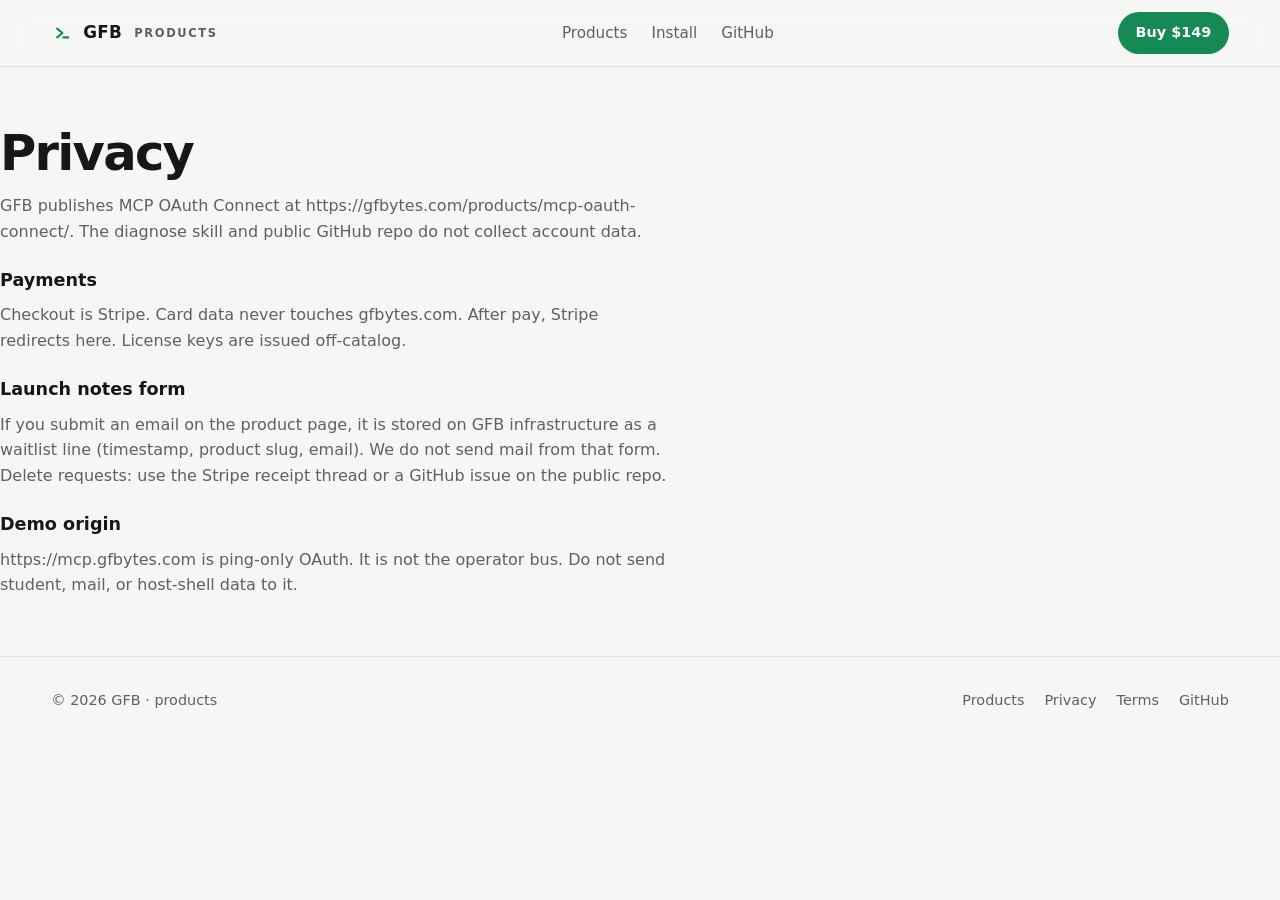
==== landing/privacy.html @ 36f24915 "Point MCP OAuth Connect at the gfbytes product house and drop dual landings." ====
<!doctype html>
<html lang="en">
<head>
<meta charset="utf-8">
<meta name="viewport" content="width=device-width,initial-scale=1,viewport-fit=cover">
<meta name="color-scheme" content="light">
<meta name="theme-color" content="#f6f7f5">
<title>Privacy — MCP OAuth Connect</title>
<meta name="description" content="What this product collects.">
<meta name="author" content="Greg Freda">
<meta name="robots" content="index,follow">
<link rel="canonical" href="https://gfbytes.com/products/mcp-oauth-connect/privacy">
<link rel="sitemap" type="application/xml" title="Sitemap" href="https://gfbytes.com/sitemap.xml">
<meta name="referrer" content="strict-origin-when-cross-origin">
<meta property="og:title" content="Privacy">
<meta property="og:description" content="What this product collects.">
<meta property="og:type" content="website">
<meta property="og:url" content="https://gfbytes.com/products/mcp-oauth-connect/privacy">
<meta property="og:image" content="https://gfbytes.com/products/mcp-oauth-connect/privacy/og-1200x630.png">
<meta property="og:site_name" content="GFB">
<meta name="twitter:card" content="summary_large_image">
<meta name="twitter:title" content="Privacy">
<meta name="twitter:description" content="What this product collects.">
<meta http-equiv="Content-Security-Policy" content="default-src 'self'; script-src 'self' 'unsafe-inline' https://static.cloudflareinsights.com; style-src 'self' 'unsafe-inline'; img-src 'self' data:; font-src 'self' data:; connect-src 'self' https://cloudflareinsights.com https://mcp.gfbytes.com; base-uri 'self'; form-action 'self'; frame-ancestors 'none'; upgrade-insecure-requests">
<meta http-equiv="X-Content-Type-Options" content="nosniff">
<meta name="permissions-policy" content="accelerometer=(), camera=(), geolocation=(), gyroscope=(), magnetometer=(), microphone=(), payment=(), usb=()">
<link rel="icon" type="image/svg+xml" href="mark.svg">
<link rel="icon" href="/favicon.ico" sizes="48x48">
<link rel="apple-touch-icon" href="/apple-touch-icon.png">
<link rel="stylesheet" href="connect.css?v=2.0.0">
</head>
<body>
<header class="nav">
  <div class="wrap nav-inner">
    <a class="logo" href="/">
      <span class="logo-mark" aria-hidden="true"></span>
      <span>GFB</span><span class="pub">products</span>
    </a>
    <ul class="nav-links">
      <li><a href="/products/">Products</a></li>
      <li><a href="/products/mcp-oauth-connect/#install">Install</a></li>
      <li><a href="https://github.com/GFB2026/mcp-oauth-connect">GitHub</a></li>
    </ul>
    <a class="nav-cta" href="https://buy.stripe.com/3cI6oz64ybZJ2dP4ev3Nm0l">Buy $149</a>
  </div>
</header>
<main class="wrap page legal">
  <h1>Privacy</h1>
  <p>GFB publishes MCP OAuth Connect at https://gfbytes.com/products/mcp-oauth-connect/. The diagnose skill and public GitHub repo do not collect account data.</p>
  <h2>Payments</h2>
  <p>Checkout is Stripe. Card data never touches gfbytes.com. After pay, Stripe redirects here. License keys are issued off-catalog.</p>
  <h2>Launch notes form</h2>
  <p>If you submit an email on the product page, it is stored on GFB infrastructure as a waitlist line (timestamp, product slug, email). We do not send mail from that form. Delete requests: use the Stripe receipt thread or a GitHub issue on the public repo.</p>
  <h2>Demo origin</h2>
  <p>https://mcp.gfbytes.com is ping-only OAuth. It is not the operator bus. Do not send student, mail, or host-shell data to it.</p>
</main>
<footer class="site-foot">
  <div class="wrap foot-inner">
    <span>© <span id="year">2026</span> GFB · products</span>
    <div class="foot-links">
      <a href="/products/">Products</a>
      <a href="/products/mcp-oauth-connect/privacy">Privacy</a>
      <a href="/products/mcp-oauth-connect/terms">Terms</a>
      <a href="https://github.com/GFB2026/mcp-oauth-connect">GitHub</a>
    </div>
  </div>
</footer>
<script src="surface.js?v=2.0.0" defer></script>
</body>
</html>
---- landing/connect.css ----
:root {
  --bg: #f6f7f5;
  --panel: #ffffff;
  --fg: #141816;
  --mute: #5a635e;
  --line: rgba(20, 24, 22, 0.09);
  --line-strong: rgba(20, 24, 22, 0.14);
  --accent: #168a55;
  --accent-hover: #127348;
  --accent-ink: #ffffff;
  --challenge: #b77814;
  --discover: #0e7a9c;
  --ok: #168a55;
  --mono: ui-monospace, "SF Mono", Menlo, Monaco, "JetBrains Mono", Consolas, monospace;
  --sans: "Segoe UI", system-ui, -apple-system, BlinkMacSystemFont, "Helvetica Neue", sans-serif;
  --radius: 16px;
  --gutter: clamp(1.25rem, 4vw, 3.5rem);
}

* { margin: 0; padding: 0; box-sizing: border-box; }
html { color-scheme: light; scroll-behavior: smooth; }
body {
  background: var(--bg);
  color: var(--fg);
  font-family: var(--sans);
  line-height: 1.6;
  -webkit-font-smoothing: antialiased;
}
a { color: inherit; }
.skip {
  position: absolute;
  left: 12px;
  top: -40px;
  z-index: 30;
  background: var(--accent);
  color: #fff;
  padding: 8px 12px;
  font: 600 13px/1 var(--sans);
}
.skip:focus { top: 12px; }

.wrap {
  width: 100%;
  max-width: none;
  margin-inline: 0;
  padding-inline: var(--gutter);
}

.nav {
  position: sticky; top: 0; z-index: 20;
  backdrop-filter: blur(14px);
  background: color-mix(in oklab, var(--bg) 88%, transparent);
  border-bottom: 1px solid var(--line);
}
.nav-inner {
  display: flex; align-items: center; justify-content: space-between;
  gap: 1rem; min-height: 4.1rem;
}
.logo {
  display: inline-flex; align-items: center; gap: 0.6rem;
  text-decoration: none; font-weight: 700; letter-spacing: 0.02em; font-size: 1.05rem;
}
.logo-mark {
  width: 1.4rem; height: 1.4rem; background: var(--accent);
  -webkit-mask: url("data:image/svg+xml,%3Csvg xmlns='http://www.w3.org/2000/svg' viewBox='0 0 64 64'%3E%3Cpath d='M17.92 19.2 L33.28 32 L17.92 44.8' fill='none' stroke='black' stroke-width='6' stroke-linecap='round' stroke-linejoin='round'/%3E%3Cpath d='M35.84 44.8 H49.92' fill='none' stroke='black' stroke-width='6' stroke-linecap='round'/%3E%3C/svg%3E") center / contain no-repeat;
          mask: url("data:image/svg+xml,%3Csvg xmlns='http://www.w3.org/2000/svg' viewBox='0 0 64 64'%3E%3Cpath d='M17.92 19.2 L33.28 32 L17.92 44.8' fill='none' stroke='black' stroke-width='6' stroke-linecap='round' stroke-linejoin='round'/%3E%3Cpath d='M35.84 44.8 H49.92' fill='none' stroke='black' stroke-width='6' stroke-linecap='round'/%3E%3C/svg%3E") center / contain no-repeat;
}
.nav-links {
  display: flex; flex-wrap: wrap; gap: 0.35rem 1.5rem;
  list-style: none; font-size: 0.95rem; color: var(--mute);
}
.nav-links a { text-decoration: none; }
.nav-links a:hover { color: var(--fg); }
.nav-cta {
  display: inline-flex; background: var(--accent); color: var(--accent-ink);
  text-decoration: none; font-weight: 600; font-size: 0.9rem;
  padding: 0.58rem 1.1rem; border-radius: 999px;
}
.nav-cta:hover { background: var(--accent-hover); }
@media (max-width: 720px) { .nav-links { display: none; } }

.page { padding: clamp(2.2rem, 5vw, 3.8rem) 0 3rem; }
.hero {
  display: grid;
  grid-template-columns: minmax(0, 1.05fr) minmax(0, 1fr);
  gap: 40px 48px;
  align-items: center;
  margin-bottom: 48px;
}
.hero > * { min-width: 0; }

.eyebrow {
  display: flex; align-items: center; gap: 12px;
  font-size: 0.8rem; font-weight: 600; letter-spacing: 0.06em;
  text-transform: uppercase; color: var(--accent); margin-bottom: 1rem;
}
.eyebrow img {
  width: 36px; height: 36px; border-radius: 10px; border: 1px solid var(--line);
}
h1 {
  font-size: clamp(2rem, 4.5vw, 3.1rem);
  font-weight: 700;
  letter-spacing: -0.035em;
  line-height: 1.08;
  margin-bottom: 16px;
  overflow-wrap: break-word;
}
.lede {
  color: var(--mute);
  font-size: 1.08rem;
  line-height: 1.55;
  max-width: 38rem;
  margin-bottom: 22px;
  overflow-wrap: break-word;
}
code { font-family: var(--mono); font-size: 0.92em; color: var(--challenge); }

.cta { display: flex; flex-wrap: wrap; gap: 12px; margin-bottom: 12px; }
.btn {
  display: inline-flex; align-items: center; justify-content: center;
  min-height: 44px; padding: 0 18px; border-radius: 999px;
  text-decoration: none; font: 600 0.95rem/1 var(--sans);
  border: 1px solid transparent;
}
.btn-buy { background: var(--accent); color: var(--accent-ink); }
.btn-buy:hover { background: var(--accent-hover); }
.btn-ghost { background: transparent; color: var(--fg); border-color: var(--line-strong); }
.btn-ghost:hover { border-color: var(--fg); }
.fine { font-size: 0.88rem; color: var(--mute); }

.host-pills {
  display: flex; flex-wrap: wrap; gap: 8px; list-style: none; margin: 20px 0 0;
}
.host-pills li {
  font-family: var(--mono); font-size: 11px; letter-spacing: 0.04em;
  color: var(--fg); background: var(--panel); border: 1px solid var(--line);
  border-radius: 999px; padding: 6px 10px;
}
.host-pills li::before {
  content: ""; display: inline-block; width: 6px; height: 6px; border-radius: 50%;
  background: var(--discover); margin-right: 8px; vertical-align: 1px;
}

.hs {
  display: grid;
  grid-template-columns: 8.8rem minmax(0, 1fr) 7.2rem;
  gap: 14px; align-items: center;
  background: var(--panel);
  border: 1px solid var(--line);
  border-radius: var(--radius);
  padding: 22px 20px;
  min-height: 280px;
  box-shadow: 0 1px 2px rgba(20,24,22,0.04), 0 8px 24px rgba(20,24,22,0.05);
}
.hs-clients, .hs-steps { list-style: none; }
.hs-clients { display: flex; flex-direction: column; gap: 10px; position: relative; }
.hs-clients::after {
  content: ""; position: absolute; right: -10px; top: 14px; bottom: 14px;
  width: 1px; background: var(--line);
}
.hs-clients li {
  font-family: var(--mono); font-size: 11px; color: var(--fg);
  background: var(--bg); border: 1px solid var(--line); border-radius: 999px;
  padding: 8px 10px; display: flex; align-items: center; gap: 8px;
}
.hs-clients .dot { width: 8px; height: 8px; border-radius: 50%; background: var(--mute); flex: 0 0 auto; }
.hs-steps {
  display: flex; justify-content: space-between; align-items: center;
  gap: 8px; position: relative; min-width: 0;
}
.hs-steps::before {
  content: ""; position: absolute; left: 8px; right: 8px; top: 50%; height: 1px;
  background: linear-gradient(90deg, var(--mute), var(--challenge), var(--discover), var(--ok));
  opacity: 0.5;
}
.hs-steps li {
  position: relative; z-index: 1; display: grid; justify-items: center;
  min-width: 0; padding: 8px 4px; font-family: var(--mono); font-size: 10px; color: var(--mute);
}
.hs-steps li code {
  font: inherit; color: var(--fg); background: var(--bg); border: 1px solid var(--line);
  border-radius: 999px; padding: 6px 8px; white-space: nowrap;
}
.hs-steps li[data-kind="challenge"] code { border-color: color-mix(in oklab, var(--challenge) 55%, var(--line)); color: var(--challenge); }
.hs-steps li[data-kind="discover"] code { border-color: color-mix(in oklab, var(--discover) 55%, var(--line)); color: var(--discover); }
.hs-steps li[data-kind="ok"] code { border-color: color-mix(in oklab, var(--ok) 55%, var(--line)); color: var(--ok); }
.hs-steps li[data-on] code { box-shadow: 0 0 0 1px currentColor; }
.hs-origin {
  justify-self: center; width: 88px; height: 88px; border-radius: 50%;
  border: 2px solid var(--challenge); display: grid; place-content: center; text-align: center;
  background: var(--bg); box-shadow: 0 0 0 8px color-mix(in oklab, var(--challenge) 12%, transparent);
}
.hs-origin strong { font-family: var(--mono); font-size: 13px; color: var(--challenge); }
.hs-origin span {
  font-family: var(--mono); font-size: 9px; letter-spacing: 0.12em;
  text-transform: uppercase; color: var(--mute);
}
.hs.is-complete .hs-origin { border-color: var(--ok); box-shadow: 0 0 0 8px color-mix(in oklab, var(--ok) 12%, transparent); }
.hs.is-complete .hs-origin strong { color: var(--ok); }
.hs.is-complete .hs-steps li code { border-color: color-mix(in oklab, var(--ok) 50%, var(--line)); color: var(--ok); }

.term {
  background: var(--panel); border: 1px solid var(--line); border-radius: var(--radius);
  overflow: hidden; margin-bottom: 20px;
  box-shadow: 0 1px 2px rgba(20,24,22,0.04);
}
.term-bar {
  display: flex; justify-content: space-between; align-items: center; gap: 12px;
  padding: 10px 14px; border-bottom: 1px solid var(--line);
  font-family: var(--mono); font-size: 11px; letter-spacing: 0.12em;
  text-transform: uppercase; color: var(--mute);
}
.term-bar button {
  appearance: none; background: none; border: 0; color: var(--fg);
  font: inherit; letter-spacing: inherit; text-transform: inherit; cursor: pointer;
}
.term-bar button:hover { color: var(--discover); }
.term-bar button:disabled { color: var(--mute); cursor: wait; }
.hosts { display: flex; flex-wrap: wrap; padding: 0 8px; border-bottom: 1px solid var(--line); }
.hosts button {
  appearance: none; background: none; border: 0; border-bottom: 2px solid transparent;
  color: var(--mute); font-family: var(--mono); font-size: 11px; letter-spacing: 0.1em;
  text-transform: uppercase; cursor: pointer; padding: 10px 12px;
}
.hosts button:hover { color: var(--fg); }
.hosts button[aria-selected="true"] { color: var(--fg); border-bottom-color: var(--accent); }
.probe {
  display: grid; grid-template-columns: 4.5rem 1fr; gap: 10px; align-items: center;
  padding: 12px 14px 0; font-family: var(--mono); font-size: 12px;
}
.probe span { text-transform: uppercase; letter-spacing: 0.16em; color: var(--mute); font-size: 10px; }
.probe input {
  appearance: none; width: 100%; background: transparent; border: 0;
  border-bottom: 1px solid var(--line); color: var(--fg); font-family: var(--mono);
  font-size: 12px; padding: 6px 0; outline: none;
}
.probe input:focus { border-bottom-color: var(--discover); }
.cmd {
  font-family: var(--mono); font-size: 12px; line-height: 1.7; color: var(--fg);
  background: var(--bg); padding: 14px; overflow-x: auto; overflow-wrap: anywhere;
  white-space: pre-wrap; margin: 12px; border-radius: 8px; border: 1px solid var(--line);
}

.sheet {
  display: grid; grid-template-columns: repeat(2, minmax(0, 1fr));
  border: 1px solid var(--line); border-radius: var(--radius); overflow: hidden;
  background: var(--panel); margin: 28px 0 8px;
}
.sheet > div { display: grid; gap: 8px; padding: 16px 18px; border-top: 1px solid var(--line); }
.sheet > div:nth-child(1),
.sheet > div:nth-child(2) { border-top: 0; }
.sheet > div:nth-child(odd) { border-right: 1px solid var(--line); }
.sheet dt {
  font-family: var(--mono); font-size: 10px; letter-spacing: 0.16em;
  text-transform: uppercase; color: var(--mute);
}
.sheet dd { color: var(--fg); font-size: 14px; line-height: 1.55; overflow-wrap: anywhere; }
.sheet a { color: var(--discover); text-decoration: none; border-bottom: 1px solid transparent; }
.sheet a:hover { border-bottom-color: var(--discover); }

.site-foot {
  border-top: 1px solid var(--line);
  padding: 2rem 0 2.6rem;
  color: var(--mute); font-size: 0.9rem;
}
.foot-inner {
  display: flex; flex-wrap: wrap; gap: 1rem;
  justify-content: space-between; align-items: center;
}
.foot-inner a { color: var(--mute); text-decoration: none; }
.foot-inner a:hover { color: var(--fg); }
.foot-links { display: flex; flex-wrap: wrap; gap: 0.85rem 1.25rem; }

@media (max-width: 900px) {
  .hero { grid-template-columns: 1fr; gap: 28px; }
  .hs { grid-template-columns: 1fr; min-height: 0; }
  .hs-clients, .hs-clients::after { display: none; }
  .hs-steps { flex-wrap: wrap; justify-content: flex-start; }
  .hs-steps::before { display: none; }
  .hs-origin { justify-self: center; }
  .sheet { grid-template-columns: 1fr; }
  .sheet > div:nth-child(odd) { border-right: 0; }
  .sheet > div:nth-child(2) { border-top: 1px solid var(--line); }
}
@media (max-width: 640px) {
  .probe { grid-template-columns: 1fr; gap: 4px; }
}
@media (prefers-reduced-motion: reduce) {
  .hs-steps li[data-on] code { box-shadow: none; }
}

/* product-house chrome — not studio Packages/Hosting/Examples */
.pub {
  font-size: 0.72rem; font-weight: 600; letter-spacing: 0.14em;
  text-transform: uppercase; color: var(--mute); margin-left: 0.15rem;
}
.pricing {
  display: grid; grid-template-columns: repeat(2, minmax(0, 1fr));
  gap: 16px; margin: 28px 0;
}
.price-card {
  background: var(--panel); border: 1px solid var(--line); border-radius: var(--radius);
  padding: 22px 20px; display: grid; gap: 10px; align-content: start;
}
.price-card.is-paid { border-color: color-mix(in oklab, var(--accent) 45%, var(--line)); }
.price-card h2 { font-size: 1.15rem; letter-spacing: -0.02em; }
.price-card .amt {
  font-size: 2rem; font-weight: 700; letter-spacing: -0.03em; line-height: 1;
}
.price-card .amt span { font-size: 0.9rem; font-weight: 600; color: var(--mute); }
.faq { margin: 32px 0 8px; }
.faq h2 { font-size: 1.35rem; letter-spacing: -0.03em; margin-bottom: 12px; }
.faq details {
  background: var(--panel); border: 1px solid var(--line); border-bottom: 0;
  padding: 14px 16px;
}
.faq details:first-of-type { border-radius: var(--radius) var(--radius) 0 0; }
.faq details:last-of-type { border-bottom: 1px solid var(--line); border-radius: 0 0 var(--radius) var(--radius); }
.faq summary { cursor: pointer; font-weight: 600; }
.faq details p { color: var(--mute); margin-top: 8px; font-size: 0.95rem; }
.lead {
  background: var(--panel); border: 1px solid var(--line); border-radius: var(--radius);
  padding: 22px 20px; margin: 28px 0 8px; display: grid; gap: 12px;
}
.lead h2 { font-size: 1.2rem; letter-spacing: -0.02em; }
.lead p { color: var(--mute); font-size: 0.95rem; }
.lead-row { display: flex; flex-wrap: wrap; gap: 10px; }
.lead input[type="email"] {
  appearance: none; min-height: 44px; min-width: 16rem; flex: 1;
  border: 1px solid var(--line-strong); border-radius: 999px; padding: 0 16px;
  font: 400 0.95rem/1 var(--sans); background: var(--bg); color: var(--fg);
}
.lead button {
  appearance: none; min-height: 44px; padding: 0 18px; border-radius: 999px;
  border: 0; background: var(--accent); color: var(--accent-ink);
  font: 600 0.95rem/1 var(--sans); cursor: pointer;
}
.lead button:hover { background: var(--accent-hover); }
.hp { position: absolute; left: -9999px; width: 1px; height: 1px; overflow: hidden; }
.legal { max-width: 42rem; }
.legal h1 { margin-bottom: 12px; }
.legal h2 { font-size: 1.1rem; margin: 22px 0 8px; }
.legal p, .legal li { color: var(--mute); margin-bottom: 10px; }
.legal ul { padding-left: 1.2rem; }
.product-index { display: grid; gap: 16px; max-width: 44rem; }
.product-index a.card {
  display: grid; gap: 8px; text-decoration: none; color: inherit;
  background: var(--panel); border: 1px solid var(--line); border-radius: var(--radius);
  padding: 22px 20px;
}
.product-index a.card:hover { border-color: var(--fg); }
.product-index .tag { color: var(--accent); font-size: 0.8rem; font-weight: 600; letter-spacing: 0.06em; text-transform: uppercase; }
@media (max-width: 900px) {
  .pricing { grid-template-columns: 1fr; }
}
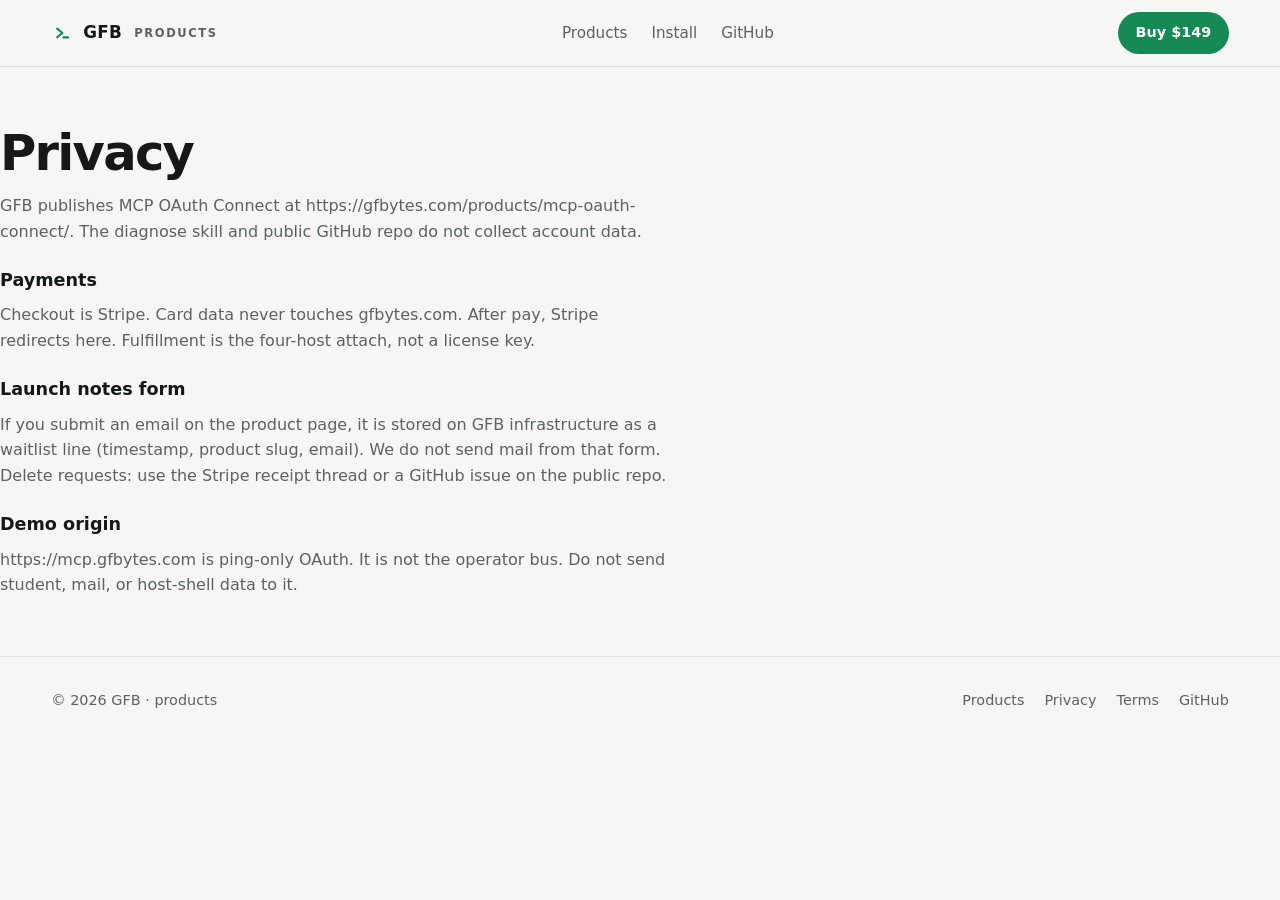
==== commit 42d2e486: "Sell four-host attach, not the public template zip." ====
--- a/landing/privacy.html
+++ b/landing/privacy.html
@@ -48,7 +48,7 @@
   <h1>Privacy</h1>
   <p>GFB publishes MCP OAuth Connect at https://gfbytes.com/products/mcp-oauth-connect/. The diagnose skill and public GitHub repo do not collect account data.</p>
   <h2>Payments</h2>
-  <p>Checkout is Stripe. Card data never touches gfbytes.com. After pay, Stripe redirects here. License keys are issued off-catalog.</p>
+  <p>Checkout is Stripe. Card data never touches gfbytes.com. After pay, Stripe redirects here. Fulfillment is the four-host attach, not a license key.</p>
   <h2>Launch notes form</h2>
   <p>If you submit an email on the product page, it is stored on GFB infrastructure as a waitlist line (timestamp, product slug, email). We do not send mail from that form. Delete requests: use the Stripe receipt thread or a GitHub issue on the public repo.</p>
   <h2>Demo origin</h2>
--- a/landing/connect.css
+++ b/landing/connect.css
@@ -350,6 +350,20 @@
 }
 .product-index a.card:hover { border-color: var(--fg); }
 .product-index .tag { color: var(--accent); font-size: 0.8rem; font-weight: 600; letter-spacing: 0.06em; text-transform: uppercase; }
+.gallery { margin: 48px 0; }
+.gallery h2 { font-size: 1.1rem; margin-bottom: 16px; }
+.gallery-grid {
+  display: grid;
+  grid-template-columns: 1fr 1fr;
+  gap: 16px;
+}
+.gallery-grid figure {
+  margin: 0; background: var(--panel); border: 1px solid var(--line);
+  border-radius: var(--radius); overflow: hidden;
+}
+.gallery-grid img { display: block; width: 100%; height: auto; }
+.gallery-grid figcaption { padding: 10px 14px; color: var(--mute); font-size: 0.85rem; }
 @media (max-width: 900px) {
   .pricing { grid-template-columns: 1fr; }
-}
+  .gallery-grid { grid-template-columns: 1fr; }
+}
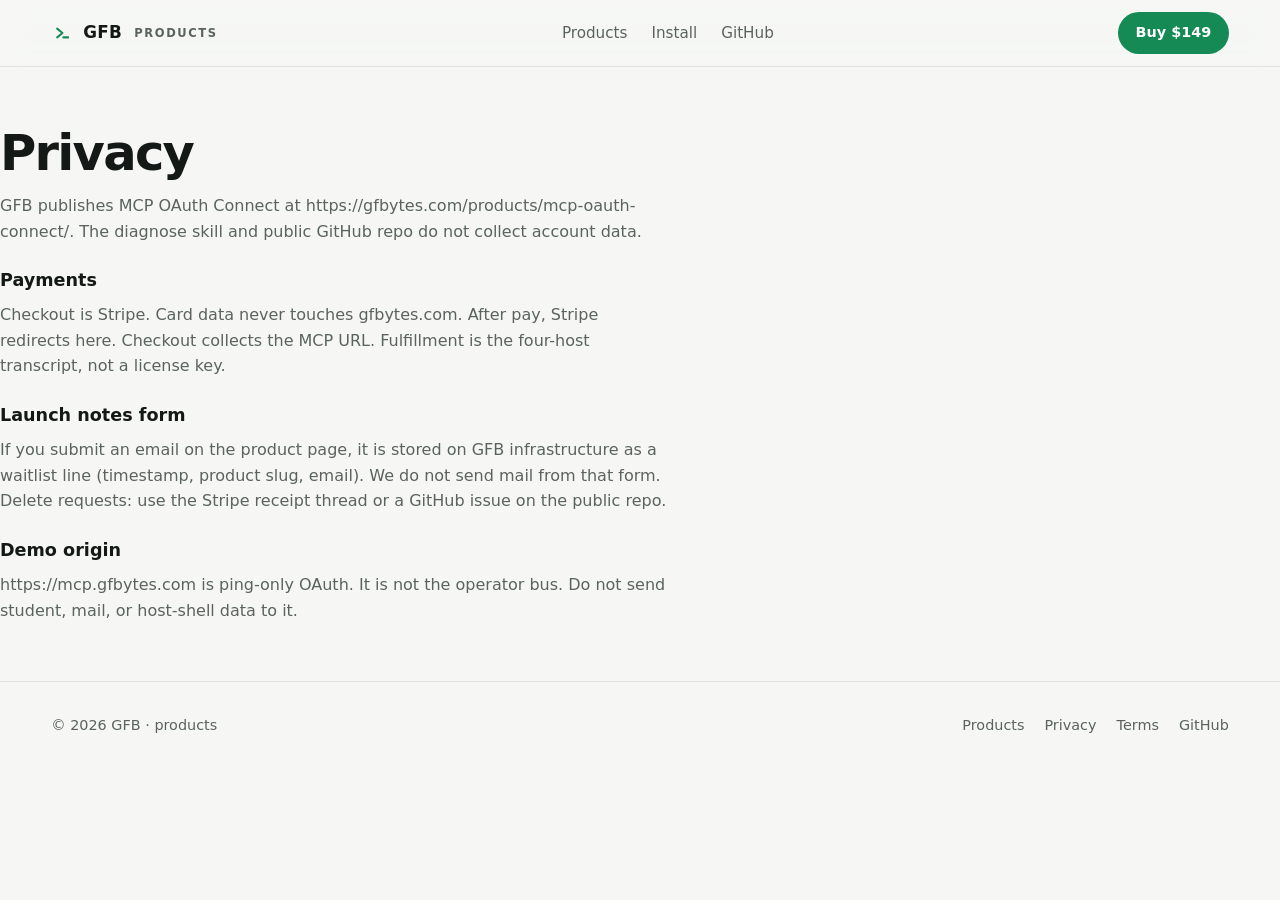
==== commit 54719117: "Gate $149 attach: diagnose-pass, MCP URL, transcript." ====
--- a/landing/privacy.html
+++ b/landing/privacy.html
@@ -48,7 +48,7 @@
   <h1>Privacy</h1>
   <p>GFB publishes MCP OAuth Connect at https://gfbytes.com/products/mcp-oauth-connect/. The diagnose skill and public GitHub repo do not collect account data.</p>
   <h2>Payments</h2>
-  <p>Checkout is Stripe. Card data never touches gfbytes.com. After pay, Stripe redirects here. Fulfillment is the four-host attach, not a license key.</p>
+  <p>Checkout is Stripe. Card data never touches gfbytes.com. After pay, Stripe redirects here. Checkout collects the MCP URL. Fulfillment is the four-host transcript, not a license key.</p>
   <h2>Launch notes form</h2>
   <p>If you submit an email on the product page, it is stored on GFB infrastructure as a waitlist line (timestamp, product slug, email). We do not send mail from that form. Delete requests: use the Stripe receipt thread or a GitHub issue on the public repo.</p>
   <h2>Demo origin</h2>
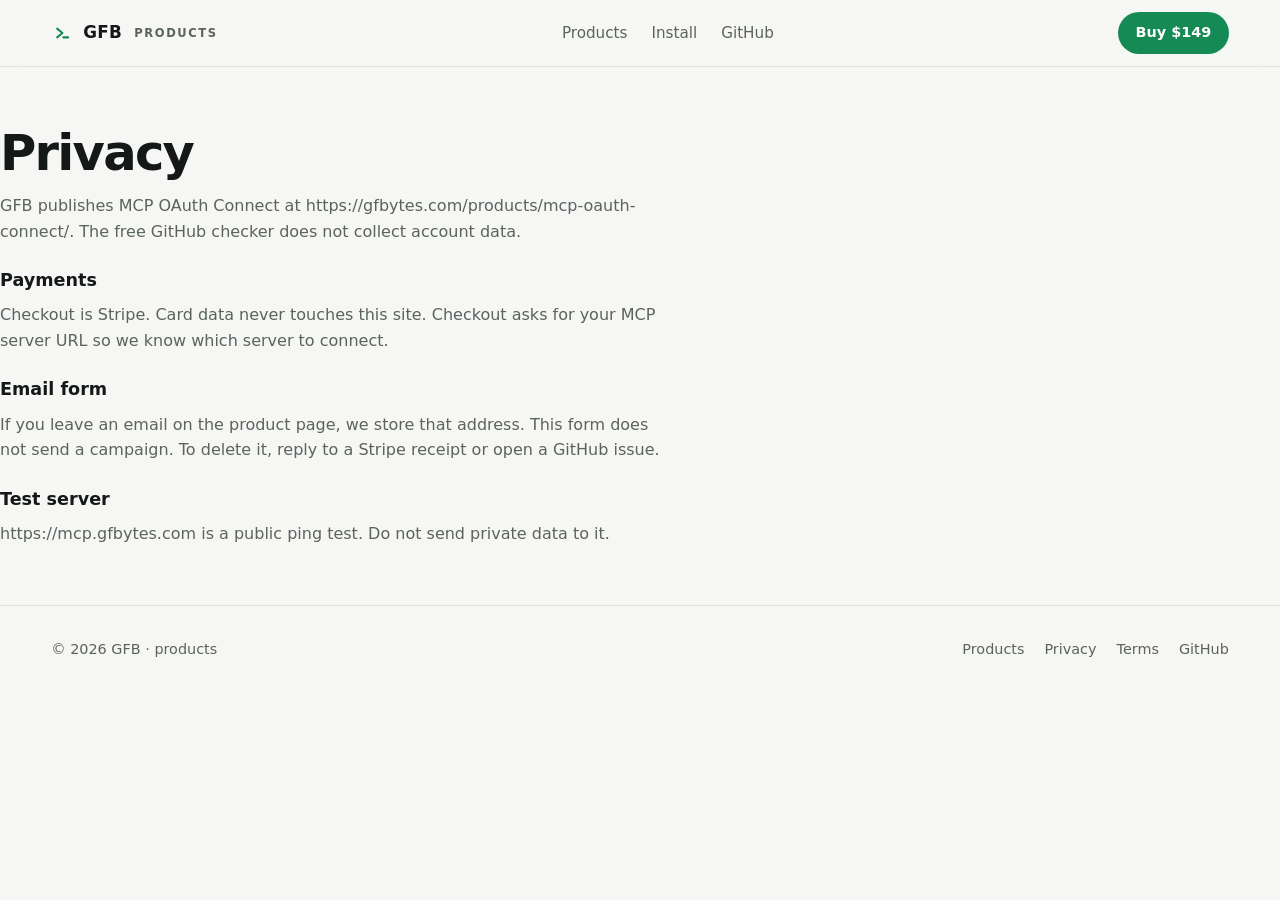
==== commit 36042c81: "Rewrite product pages in buyer English." ====
--- a/landing/privacy.html
+++ b/landing/privacy.html
@@ -46,13 +46,13 @@
 </header>
 <main class="wrap page legal">
   <h1>Privacy</h1>
-  <p>GFB publishes MCP OAuth Connect at https://gfbytes.com/products/mcp-oauth-connect/. The diagnose skill and public GitHub repo do not collect account data.</p>
+  <p>GFB publishes MCP OAuth Connect at https://gfbytes.com/products/mcp-oauth-connect/. The free GitHub checker does not collect account data.</p>
   <h2>Payments</h2>
-  <p>Checkout is Stripe. Card data never touches gfbytes.com. After pay, Stripe redirects here. Checkout collects the MCP URL. Fulfillment is the four-host transcript, not a license key.</p>
-  <h2>Launch notes form</h2>
-  <p>If you submit an email on the product page, it is stored on GFB infrastructure as a waitlist line (timestamp, product slug, email). We do not send mail from that form. Delete requests: use the Stripe receipt thread or a GitHub issue on the public repo.</p>
-  <h2>Demo origin</h2>
-  <p>https://mcp.gfbytes.com is ping-only OAuth. It is not the operator bus. Do not send student, mail, or host-shell data to it.</p>
+  <p>Checkout is Stripe. Card data never touches this site. Checkout asks for your MCP server URL so we know which server to connect.</p>
+  <h2>Email form</h2>
+  <p>If you leave an email on the product page, we store that address. This form does not send a campaign. To delete it, reply to a Stripe receipt or open a GitHub issue.</p>
+  <h2>Test server</h2>
+  <p>https://mcp.gfbytes.com is a public ping test. Do not send private data to it.</p>
 </main>
 <footer class="site-foot">
   <div class="wrap foot-inner">
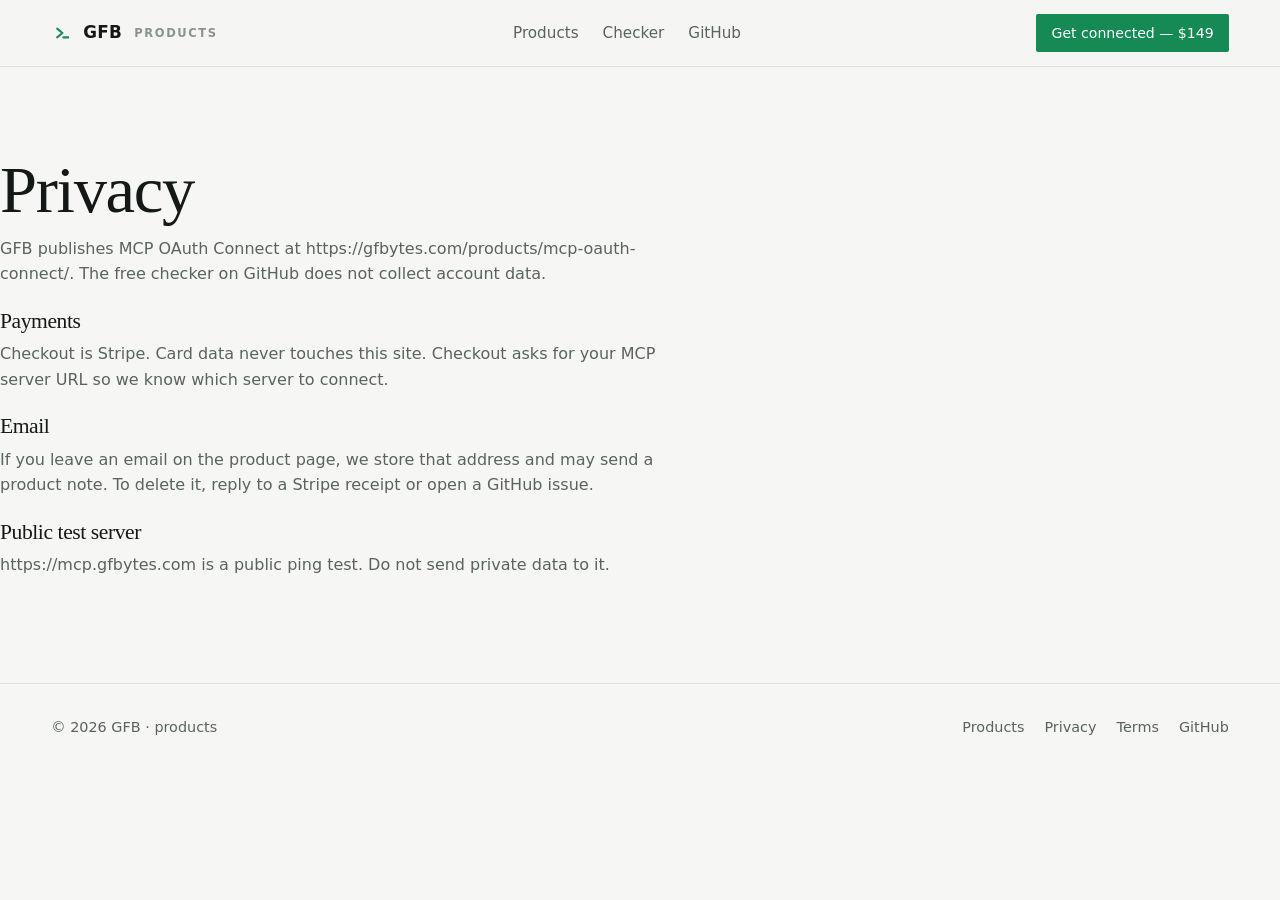
==== commit 759db808: "Polish public copy to the studio sales standard." ====
--- a/landing/privacy.html
+++ b/landing/privacy.html
@@ -27,7 +27,7 @@
 <link rel="icon" type="image/svg+xml" href="mark.svg">
 <link rel="icon" href="/favicon.ico" sizes="48x48">
 <link rel="apple-touch-icon" href="/apple-touch-icon.png">
-<link rel="stylesheet" href="connect.css?v=2.0.0">
+<link rel="stylesheet" href="connect.css?v=2.1.0">
 </head>
 <body>
 <header class="nav">
@@ -38,20 +38,20 @@
     </a>
     <ul class="nav-links">
       <li><a href="/products/">Products</a></li>
-      <li><a href="/products/mcp-oauth-connect/#install">Install</a></li>
+      <li><a href="/products/mcp-oauth-connect/#checker">Checker</a></li>
       <li><a href="https://github.com/GFB2026/mcp-oauth-connect">GitHub</a></li>
     </ul>
-    <a class="nav-cta" href="https://buy.stripe.com/3cI6oz64ybZJ2dP4ev3Nm0l">Buy $149</a>
+    <a class="nav-cta" href="https://buy.stripe.com/3cI6oz64ybZJ2dP4ev3Nm0l">Get connected — $149</a>
   </div>
 </header>
-<main class="wrap page legal">
+<main id="main" class="wrap page legal">
   <h1>Privacy</h1>
-  <p>GFB publishes MCP OAuth Connect at https://gfbytes.com/products/mcp-oauth-connect/. The free GitHub checker does not collect account data.</p>
+  <p>GFB publishes MCP OAuth Connect at https://gfbytes.com/products/mcp-oauth-connect/. The free checker on GitHub does not collect account data.</p>
   <h2>Payments</h2>
   <p>Checkout is Stripe. Card data never touches this site. Checkout asks for your MCP server URL so we know which server to connect.</p>
-  <h2>Email form</h2>
-  <p>If you leave an email on the product page, we store that address. This form does not send a campaign. To delete it, reply to a Stripe receipt or open a GitHub issue.</p>
-  <h2>Test server</h2>
+  <h2>Email</h2>
+  <p>If you leave an email on the product page, we store that address and may send a product note. To delete it, reply to a Stripe receipt or open a GitHub issue.</p>
+  <h2>Public test server</h2>
   <p>https://mcp.gfbytes.com is a public ping test. Do not send private data to it.</p>
 </main>
 <footer class="site-foot">
@@ -65,6 +65,6 @@
     </div>
   </div>
 </footer>
-<script src="surface.js?v=2.0.0" defer></script>
+<script src="surface.js?v=2.1.0" defer></script>
 </body>
 </html>
--- a/landing/connect.css
+++ b/landing/connect.css
@@ -1,20 +1,76 @@
+/* GFB product chrome. Same type and radius as studio sales pages. */
+@font-face {
+  font-family: "Newsreader";
+  font-style: normal;
+  font-weight: 500;
+  font-display: swap;
+  src: url("/fonts/newsreader-latin-500.woff2") format("woff2");
+  unicode-range: U+0000-00FF, U+0131, U+0152-0153, U+02BB-02BC, U+02C6, U+02DA, U+02DC, U+0304, U+0308, U+0329, U+2000-206F, U+20AC, U+2122, U+2191, U+2193, U+2212, U+2215, U+FEFF, U+FFFD;
+}
+@font-face {
+  font-family: "Newsreader";
+  font-style: normal;
+  font-weight: 600;
+  font-display: swap;
+  src: url("/fonts/newsreader-latin-600.woff2") format("woff2");
+  unicode-range: U+0000-00FF, U+0131, U+0152-0153, U+02BB-02BC, U+02C6, U+02DA, U+02DC, U+0304, U+0308, U+0329, U+2000-206F, U+20AC, U+2122, U+2191, U+2193, U+2212, U+2215, U+FEFF, U+FFFD;
+}
+@font-face {
+  font-family: "IBM Plex Sans";
+  font-style: normal;
+  font-weight: 400;
+  font-display: swap;
+  src: url("/fonts/ibm-plex-sans-latin-400.woff2") format("woff2");
+  unicode-range: U+0000-00FF, U+0131, U+0152-0153, U+02BB-02BC, U+02C6, U+02DA, U+02DC, U+0304, U+0308, U+0329, U+2000-206F, U+20AC, U+2122, U+2191, U+2193, U+2212, U+2215, U+FEFF, U+FFFD;
+}
+@font-face {
+  font-family: "IBM Plex Sans";
+  font-style: normal;
+  font-weight: 500;
+  font-display: swap;
+  src: url("/fonts/ibm-plex-sans-latin-500.woff2") format("woff2");
+  unicode-range: U+0000-00FF, U+0131, U+0152-0153, U+02BB-02BC, U+02C6, U+02DA, U+02DC, U+0304, U+0308, U+0329, U+2000-206F, U+20AC, U+2122, U+2191, U+2193, U+2212, U+2215, U+FEFF, U+FFFD;
+}
+@font-face {
+  font-family: "IBM Plex Sans";
+  font-style: normal;
+  font-weight: 600;
+  font-display: swap;
+  src: url("/fonts/ibm-plex-sans-latin-600.woff2") format("woff2");
+  unicode-range: U+0000-00FF, U+0131, U+0152-0153, U+02BB-02BC, U+02C6, U+02DA, U+02DC, U+0304, U+0308, U+0329, U+2000-206F, U+20AC, U+2122, U+2191, U+2193, U+2212, U+2215, U+FEFF, U+FFFD;
+}
+
+/* GFB product chrome — same tokens as studio sales pages. */
 :root {
   --bg: #f6f7f5;
+  --bg-elev: #ffffff;
   --panel: #ffffff;
   --fg: #141816;
   --mute: #5a635e;
-  --line: rgba(20, 24, 22, 0.09);
-  --line-strong: rgba(20, 24, 22, 0.14);
+  --muted: #5a635e;
+  --faint: #8a938e;
+  --line: rgba(20, 24, 22, 0.10);
+  --line-strong: rgba(20, 24, 22, 0.18);
   --accent: #168a55;
   --accent-hover: #127348;
   --accent-ink: #ffffff;
   --challenge: #b77814;
   --discover: #0e7a9c;
   --ok: #168a55;
+  --serif: "Newsreader", Georgia, "Times New Roman", serif;
+  --sans: "IBM Plex Sans", "Segoe UI", system-ui, sans-serif;
   --mono: ui-monospace, "SF Mono", Menlo, Monaco, "JetBrains Mono", Consolas, monospace;
-  --sans: "Segoe UI", system-ui, -apple-system, BlinkMacSystemFont, "Helvetica Neue", sans-serif;
-  --radius: 16px;
+  --r: 4px;
+  --r-btn: 2px;
+  --radius: 4px;
   --gutter: clamp(1.25rem, 4vw, 3.5rem);
+  --measure: 42rem;
+  --shadow: none;
+  --t-h1: clamp(2.5rem, 5.2vw, 4.25rem);
+  --t-h2: clamp(1.55rem, 2.6vw, 2.35rem);
+  --t-h3: 1.125rem;
+  --t-lede: clamp(1.05rem, 1.45vw, 1.2rem);
+  --t-label: 0.72rem;
 }
 
 * { margin: 0; padding: 0; box-sizing: border-box; }
@@ -23,6 +79,7 @@
   background: var(--bg);
   color: var(--fg);
   font-family: var(--sans);
+  font-weight: 400;
   line-height: 1.6;
   -webkit-font-smoothing: antialiased;
 }
@@ -36,6 +93,7 @@
   color: #fff;
   padding: 8px 12px;
   font: 600 13px/1 var(--sans);
+  border-radius: var(--r-btn);
 }
 .skip:focus { top: 12px; }
 
@@ -48,8 +106,7 @@
 
 .nav {
   position: sticky; top: 0; z-index: 20;
-  backdrop-filter: blur(14px);
-  background: color-mix(in oklab, var(--bg) 88%, transparent);
+  background: color-mix(in oklab, var(--bg) 92%, transparent);
   border-bottom: 1px solid var(--line);
 }
 .nav-inner {
@@ -58,99 +115,133 @@
 }
 .logo {
   display: inline-flex; align-items: center; gap: 0.6rem;
-  text-decoration: none; font-weight: 700; letter-spacing: 0.02em; font-size: 1.05rem;
+  text-decoration: none; font-weight: 600; letter-spacing: 0.02em; font-size: 1.05rem;
 }
 .logo-mark {
   width: 1.4rem; height: 1.4rem; background: var(--accent);
   -webkit-mask: url("data:image/svg+xml,%3Csvg xmlns='http://www.w3.org/2000/svg' viewBox='0 0 64 64'%3E%3Cpath d='M17.92 19.2 L33.28 32 L17.92 44.8' fill='none' stroke='black' stroke-width='6' stroke-linecap='round' stroke-linejoin='round'/%3E%3Cpath d='M35.84 44.8 H49.92' fill='none' stroke='black' stroke-width='6' stroke-linecap='round'/%3E%3C/svg%3E") center / contain no-repeat;
           mask: url("data:image/svg+xml,%3Csvg xmlns='http://www.w3.org/2000/svg' viewBox='0 0 64 64'%3E%3Cpath d='M17.92 19.2 L33.28 32 L17.92 44.8' fill='none' stroke='black' stroke-width='6' stroke-linecap='round' stroke-linejoin='round'/%3E%3Cpath d='M35.84 44.8 H49.92' fill='none' stroke='black' stroke-width='6' stroke-linecap='round'/%3E%3C/svg%3E") center / contain no-repeat;
 }
+.pub {
+  font-size: var(--t-label); font-weight: 600; letter-spacing: 0.14em;
+  text-transform: uppercase; color: var(--faint); margin-left: 0.15rem;
+}
 .nav-links {
   display: flex; flex-wrap: wrap; gap: 0.35rem 1.5rem;
-  list-style: none; font-size: 0.95rem; color: var(--mute);
+  list-style: none; font-size: 0.95rem; color: var(--muted);
 }
 .nav-links a { text-decoration: none; }
 .nav-links a:hover { color: var(--fg); }
 .nav-cta {
   display: inline-flex; background: var(--accent); color: var(--accent-ink);
-  text-decoration: none; font-weight: 600; font-size: 0.9rem;
-  padding: 0.58rem 1.1rem; border-radius: 999px;
+  text-decoration: none; font-weight: 500; font-size: 0.88rem;
+  padding: 0.5rem 0.95rem; border-radius: var(--r-btn);
 }
 .nav-cta:hover { background: var(--accent-hover); }
 @media (max-width: 720px) { .nav-links { display: none; } }
 
-.page { padding: clamp(2.2rem, 5vw, 3.8rem) 0 3rem; }
-.hero {
-  display: grid;
-  grid-template-columns: minmax(0, 1.05fr) minmax(0, 1fr);
-  gap: 40px 48px;
-  align-items: center;
-  margin-bottom: 48px;
-}
+.page { padding: clamp(3rem, 7vw, 5.5rem) 0 clamp(3.5rem, 8vw, 6rem); }
+.hero { margin-bottom: 2.4rem; }
 .hero > * { min-width: 0; }
 
+.eyebrow, .sec-label, .card .n {
+  font-size: var(--t-label); font-weight: 600; letter-spacing: 0.14em;
+  text-transform: uppercase; color: var(--faint); margin-bottom: 0.85rem;
+}
 .eyebrow {
   display: flex; align-items: center; gap: 12px;
-  font-size: 0.8rem; font-weight: 600; letter-spacing: 0.06em;
-  text-transform: uppercase; color: var(--accent); margin-bottom: 1rem;
 }
 .eyebrow img {
-  width: 36px; height: 36px; border-radius: 10px; border: 1px solid var(--line);
-}
-h1 {
-  font-size: clamp(2rem, 4.5vw, 3.1rem);
-  font-weight: 700;
-  letter-spacing: -0.035em;
-  line-height: 1.08;
-  margin-bottom: 16px;
-  overflow-wrap: break-word;
+  width: 28px; height: 28px; border-radius: var(--r); border: 1px solid var(--line);
+}
+h1, .hero h1 {
+  font-family: var(--serif); font-size: var(--t-h1); font-weight: 500;
+  letter-spacing: -0.02em; line-height: 1.04; margin-bottom: 1.1rem;
+  max-width: 18ch;
+}
+h2 {
+  font-family: var(--serif); font-size: var(--t-h2); font-weight: 500;
+  letter-spacing: -0.02em; line-height: 1.12; margin: 0 0 0.7rem; max-width: 24ch;
 }
 .lede {
-  color: var(--mute);
-  font-size: 1.08rem;
-  line-height: 1.55;
-  max-width: 38rem;
-  margin-bottom: 22px;
-  overflow-wrap: break-word;
-}
-code { font-family: var(--mono); font-size: 0.92em; color: var(--challenge); }
-
-.cta { display: flex; flex-wrap: wrap; gap: 12px; margin-bottom: 12px; }
+  color: var(--muted); max-width: var(--measure); margin-bottom: 2rem;
+  font-size: var(--t-lede); line-height: 1.55;
+}
+.lede strong { color: var(--fg); font-weight: 500; }
+.lede a { color: var(--fg); text-decoration: underline; text-underline-offset: 3px; font-weight: 500; }
+.lede a:hover { color: var(--accent); }
+code { font-family: var(--mono); font-size: 0.92em; color: var(--fg); }
+
+.cta { display: flex; flex-wrap: wrap; gap: 0.85rem 1.15rem; align-items: center; margin-bottom: 0.85rem; }
 .btn {
   display: inline-flex; align-items: center; justify-content: center;
-  min-height: 44px; padding: 0 18px; border-radius: 999px;
-  text-decoration: none; font: 600 0.95rem/1 var(--sans);
-  border: 1px solid transparent;
-}
-.btn-buy { background: var(--accent); color: var(--accent-ink); }
-.btn-buy:hover { background: var(--accent-hover); }
+  text-decoration: none; font-weight: 500; font-size: 0.95rem;
+  padding: 0.72rem 1.2rem; border-radius: var(--r-btn); border: 1px solid transparent;
+}
+.btn-buy, .btn-primary { background: var(--accent); color: var(--accent-ink); }
+.btn-buy:hover, .btn-primary:hover { background: var(--accent-hover); }
 .btn-ghost { background: transparent; color: var(--fg); border-color: var(--line-strong); }
 .btn-ghost:hover { border-color: var(--fg); }
-.fine { font-size: 0.88rem; color: var(--mute); }
+.fine, .note { color: var(--muted); font-size: 0.94rem; max-width: 48rem; }
+.fine { margin-bottom: 0; }
+.note { margin-top: 1.55rem; }
+.note b, .note strong { color: var(--fg); font-weight: 500; }
 
 .host-pills {
-  display: flex; flex-wrap: wrap; gap: 8px; list-style: none; margin: 20px 0 0;
+  display: flex; flex-wrap: wrap; gap: 8px; list-style: none; margin: 1.4rem 0 0;
 }
 .host-pills li {
-  font-family: var(--mono); font-size: 11px; letter-spacing: 0.04em;
-  color: var(--fg); background: var(--panel); border: 1px solid var(--line);
-  border-radius: 999px; padding: 6px 10px;
-}
-.host-pills li::before {
-  content: ""; display: inline-block; width: 6px; height: 6px; border-radius: 50%;
-  background: var(--discover); margin-right: 8px; vertical-align: 1px;
-}
+  font-size: 0.85rem; color: var(--fg);
+  border-bottom: 1px solid var(--line-strong);
+  padding: 4px 0;
+}
+
+.tri {
+  display: grid; gap: 0; grid-template-columns: repeat(3, minmax(0,1fr));
+  margin: 2.6rem 0 2.4rem;
+}
+@media (max-width: 820px) { .tri { grid-template-columns: 1fr; } }
+.tri .card {
+  background: transparent; border: 0; border-top: 1px solid var(--line-strong);
+  border-radius: 0; padding: 1.45rem 1.2rem 1.5rem 0;
+}
+.tri .card h2 { font-size: 1.35rem; margin-bottom: 0.4rem; }
+.tri .card p { color: var(--muted); font-size: 0.98rem; }
+
+.skus {
+  display: grid; gap: 0; grid-template-columns: repeat(2, minmax(0,1fr));
+}
+@media (max-width: 720px) { .skus { grid-template-columns: 1fr; } }
+a.sku {
+  display: flex; flex-direction: column; align-items: flex-start; gap: 0.5rem;
+  text-align: left; width: 100%; min-height: 100%;
+  background: transparent; border: 0; border-top: 1px solid var(--line-strong);
+  border-radius: 0; padding: 1.45rem 1.2rem 1.5rem 0; color: inherit;
+  text-decoration: none;
+}
+a.sku:hover { border-color: var(--fg); }
+.sku .t { font-family: var(--serif); font-size: 1.25rem; font-weight: 500; }
+.sku .s { color: var(--muted); font-size: 0.98rem; flex: 1; line-height: 1.5; }
+.sku .d {
+  font-family: var(--serif); font-size: clamp(1.6rem, 3vw, 2.2rem);
+  font-weight: 500; color: var(--fg); margin-top: 0.35rem; letter-spacing: -0.02em;
+}
+
+.who { margin-top: 3.25rem; padding-top: 2.15rem; border-top: 1px solid var(--line); }
+.who h2 { margin-bottom: 0.55rem; }
+.who p { color: var(--muted); max-width: 46rem; }
+.who a { color: var(--fg); text-decoration: underline; text-underline-offset: 3px; font-weight: 500; }
+.who a:hover { color: var(--accent); }
 
 .hs {
   display: grid;
   grid-template-columns: 8.8rem minmax(0, 1fr) 7.2rem;
   gap: 14px; align-items: center;
-  background: var(--panel);
-  border: 1px solid var(--line);
-  border-radius: var(--radius);
-  padding: 22px 20px;
-  min-height: 280px;
-  box-shadow: 0 1px 2px rgba(20,24,22,0.04), 0 8px 24px rgba(20,24,22,0.05);
+  background: transparent;
+  border-top: 1px solid var(--line-strong);
+  border-radius: 0;
+  padding: 1.6rem 0;
+  margin: 2.2rem 0 0;
 }
 .hs-clients, .hs-steps { list-style: none; }
 .hs-clients { display: flex; flex-direction: column; gap: 10px; position: relative; }
@@ -159,211 +250,205 @@
   width: 1px; background: var(--line);
 }
 .hs-clients li {
-  font-family: var(--mono); font-size: 11px; color: var(--fg);
-  background: var(--bg); border: 1px solid var(--line); border-radius: 999px;
-  padding: 8px 10px; display: flex; align-items: center; gap: 8px;
-}
-.hs-clients .dot { width: 8px; height: 8px; border-radius: 50%; background: var(--mute); flex: 0 0 auto; }
+  font-size: 0.9rem; color: var(--fg);
+  padding: 6px 0; display: flex; align-items: center; gap: 8px;
+}
+.hs-clients .dot { width: 8px; height: 8px; border-radius: 50%; background: var(--accent); flex: 0 0 auto; }
 .hs-steps {
   display: flex; justify-content: space-between; align-items: center;
   gap: 8px; position: relative; min-width: 0;
 }
 .hs-steps::before {
   content: ""; position: absolute; left: 8px; right: 8px; top: 50%; height: 1px;
-  background: linear-gradient(90deg, var(--mute), var(--challenge), var(--discover), var(--ok));
-  opacity: 0.5;
+  background: var(--line-strong);
 }
 .hs-steps li {
   position: relative; z-index: 1; display: grid; justify-items: center;
-  min-width: 0; padding: 8px 4px; font-family: var(--mono); font-size: 10px; color: var(--mute);
+  min-width: 0; padding: 8px 4px; font-size: 0.8rem; color: var(--muted);
 }
 .hs-steps li code {
-  font: inherit; color: var(--fg); background: var(--bg); border: 1px solid var(--line);
-  border-radius: 999px; padding: 6px 8px; white-space: nowrap;
-}
-.hs-steps li[data-kind="challenge"] code { border-color: color-mix(in oklab, var(--challenge) 55%, var(--line)); color: var(--challenge); }
-.hs-steps li[data-kind="discover"] code { border-color: color-mix(in oklab, var(--discover) 55%, var(--line)); color: var(--discover); }
-.hs-steps li[data-kind="ok"] code { border-color: color-mix(in oklab, var(--ok) 55%, var(--line)); color: var(--ok); }
-.hs-steps li[data-on] code { box-shadow: 0 0 0 1px currentColor; }
+  font-family: var(--sans); font-size: 0.8rem; font-weight: 500;
+  color: var(--fg); background: var(--bg); border: 1px solid var(--line-strong);
+  border-radius: var(--r-btn); padding: 6px 10px; white-space: nowrap;
+}
+.hs-steps li[data-kind="challenge"] code { color: var(--challenge); border-color: color-mix(in oklab, var(--challenge) 40%, var(--line)); }
+.hs-steps li[data-kind="discover"] code { color: var(--discover); border-color: color-mix(in oklab, var(--discover) 40%, var(--line)); }
+.hs-steps li[data-kind="ok"] code { color: var(--ok); border-color: color-mix(in oklab, var(--ok) 40%, var(--line)); }
+.hs-steps li[data-on] code { border-color: var(--fg); }
 .hs-origin {
   justify-self: center; width: 88px; height: 88px; border-radius: 50%;
-  border: 2px solid var(--challenge); display: grid; place-content: center; text-align: center;
-  background: var(--bg); box-shadow: 0 0 0 8px color-mix(in oklab, var(--challenge) 12%, transparent);
-}
-.hs-origin strong { font-family: var(--mono); font-size: 13px; color: var(--challenge); }
+  border: 1px solid var(--accent); display: grid; place-content: center; text-align: center;
+  background: var(--bg);
+}
+.hs-origin strong { font-family: var(--serif); font-size: 0.95rem; font-weight: 500; color: var(--fg); }
 .hs-origin span {
-  font-family: var(--mono); font-size: 9px; letter-spacing: 0.12em;
-  text-transform: uppercase; color: var(--mute);
-}
-.hs.is-complete .hs-origin { border-color: var(--ok); box-shadow: 0 0 0 8px color-mix(in oklab, var(--ok) 12%, transparent); }
-.hs.is-complete .hs-origin strong { color: var(--ok); }
-.hs.is-complete .hs-steps li code { border-color: color-mix(in oklab, var(--ok) 50%, var(--line)); color: var(--ok); }
+  font-size: var(--t-label); letter-spacing: 0.12em;
+  text-transform: uppercase; color: var(--faint);
+}
+.hs.is-complete .hs-origin { border-color: var(--ok); }
+.hs.is-complete .hs-steps li code { border-color: color-mix(in oklab, var(--ok) 40%, var(--line)); color: var(--ok); }
 
 .term {
-  background: var(--panel); border: 1px solid var(--line); border-radius: var(--radius);
-  overflow: hidden; margin-bottom: 20px;
-  box-shadow: 0 1px 2px rgba(20,24,22,0.04);
+  background: transparent; border-top: 1px solid var(--line-strong);
+  border-radius: 0; overflow: hidden; margin: 2.2rem 0 0;
 }
 .term-bar {
   display: flex; justify-content: space-between; align-items: center; gap: 12px;
-  padding: 10px 14px; border-bottom: 1px solid var(--line);
-  font-family: var(--mono); font-size: 11px; letter-spacing: 0.12em;
-  text-transform: uppercase; color: var(--mute);
+  padding: 1rem 0 0.6rem;
+  font-size: var(--t-label); letter-spacing: 0.14em;
+  text-transform: uppercase; color: var(--faint);
 }
 .term-bar button {
   appearance: none; background: none; border: 0; color: var(--fg);
-  font: inherit; letter-spacing: inherit; text-transform: inherit; cursor: pointer;
-}
-.term-bar button:hover { color: var(--discover); }
-.term-bar button:disabled { color: var(--mute); cursor: wait; }
-.hosts { display: flex; flex-wrap: wrap; padding: 0 8px; border-bottom: 1px solid var(--line); }
+  font: 500 0.85rem/1 var(--sans); letter-spacing: 0; text-transform: none; cursor: pointer;
+}
+.term-bar button:hover { color: var(--accent); }
+.term-bar button:disabled { color: var(--muted); cursor: wait; }
+.hosts { display: flex; flex-wrap: wrap; padding: 0; border-bottom: 1px solid var(--line); }
 .hosts button {
-  appearance: none; background: none; border: 0; border-bottom: 2px solid transparent;
-  color: var(--mute); font-family: var(--mono); font-size: 11px; letter-spacing: 0.1em;
-  text-transform: uppercase; cursor: pointer; padding: 10px 12px;
+  appearance: none; background: none; border: 0; border-bottom: 1px solid transparent;
+  color: var(--muted); font-family: var(--sans); font-size: 0.85rem;
+  cursor: pointer; padding: 10px 14px 10px 0; margin-right: 12px;
 }
 .hosts button:hover { color: var(--fg); }
 .hosts button[aria-selected="true"] { color: var(--fg); border-bottom-color: var(--accent); }
 .probe {
-  display: grid; grid-template-columns: 4.5rem 1fr; gap: 10px; align-items: center;
-  padding: 12px 14px 0; font-family: var(--mono); font-size: 12px;
-}
-.probe span { text-transform: uppercase; letter-spacing: 0.16em; color: var(--mute); font-size: 10px; }
+  display: grid; grid-template-columns: 7rem 1fr; gap: 10px; align-items: center;
+  padding: 12px 0 0; font-size: 0.9rem;
+}
+.probe span {
+  text-transform: uppercase; letter-spacing: 0.14em; color: var(--faint);
+  font-size: var(--t-label);
+}
 .probe input {
   appearance: none; width: 100%; background: transparent; border: 0;
-  border-bottom: 1px solid var(--line); color: var(--fg); font-family: var(--mono);
-  font-size: 12px; padding: 6px 0; outline: none;
-}
-.probe input:focus { border-bottom-color: var(--discover); }
+  border-bottom: 1px solid var(--line-strong); color: var(--fg); font-family: var(--mono);
+  font-size: 0.9rem; padding: 6px 0; outline: none;
+}
+.probe input:focus { border-bottom-color: var(--accent); }
 .cmd {
-  font-family: var(--mono); font-size: 12px; line-height: 1.7; color: var(--fg);
-  background: var(--bg); padding: 14px; overflow-x: auto; overflow-wrap: anywhere;
-  white-space: pre-wrap; margin: 12px; border-radius: 8px; border: 1px solid var(--line);
+  font-family: var(--mono); font-size: 0.85rem; line-height: 1.7; color: var(--fg);
+  background: var(--bg); padding: 14px 0; overflow-x: auto; overflow-wrap: anywhere;
+  white-space: pre-wrap; margin: 8px 0 0; border-radius: 0; border: 0;
+  border-top: 1px solid var(--line);
 }
 
 .sheet {
   display: grid; grid-template-columns: repeat(2, minmax(0, 1fr));
-  border: 1px solid var(--line); border-radius: var(--radius); overflow: hidden;
-  background: var(--panel); margin: 28px 0 8px;
-}
-.sheet > div { display: grid; gap: 8px; padding: 16px 18px; border-top: 1px solid var(--line); }
-.sheet > div:nth-child(1),
-.sheet > div:nth-child(2) { border-top: 0; }
-.sheet > div:nth-child(odd) { border-right: 1px solid var(--line); }
+  margin: 2.6rem 0 0;
+}
+.sheet > div {
+  display: grid; gap: 8px; padding: 1.2rem 1.2rem 1.2rem 0;
+  border-top: 1px solid var(--line-strong);
+}
 .sheet dt {
-  font-family: var(--mono); font-size: 10px; letter-spacing: 0.16em;
-  text-transform: uppercase; color: var(--mute);
-}
-.sheet dd { color: var(--fg); font-size: 14px; line-height: 1.55; overflow-wrap: anywhere; }
-.sheet a { color: var(--discover); text-decoration: none; border-bottom: 1px solid transparent; }
-.sheet a:hover { border-bottom-color: var(--discover); }
+  font-size: var(--t-label); letter-spacing: 0.14em;
+  text-transform: uppercase; color: var(--faint);
+}
+.sheet dd { color: var(--fg); font-size: 0.98rem; line-height: 1.55; overflow-wrap: anywhere; }
+.sheet a { color: var(--fg); text-decoration: underline; text-underline-offset: 3px; }
+.sheet a:hover { color: var(--accent); }
 
 .site-foot {
   border-top: 1px solid var(--line);
   padding: 2rem 0 2.6rem;
-  color: var(--mute); font-size: 0.9rem;
+  color: var(--muted); font-size: 0.9rem;
 }
 .foot-inner {
   display: flex; flex-wrap: wrap; gap: 1rem;
   justify-content: space-between; align-items: center;
 }
-.foot-inner a { color: var(--mute); text-decoration: none; }
+.foot-inner a { color: var(--muted); text-decoration: none; }
 .foot-inner a:hover { color: var(--fg); }
 .foot-links { display: flex; flex-wrap: wrap; gap: 0.85rem 1.25rem; }
 
+.pricing { display: none; } /* replaced by .skus */
+.price-card { display: none; }
+
+.faq { margin: 3rem 0 0; padding-top: 2.15rem; border-top: 1px solid var(--line); }
+.faq h2 { margin-bottom: 0.8rem; }
+.faq details {
+  background: transparent; border: 0; border-top: 1px solid var(--line-strong);
+  padding: 1.05rem 0; border-radius: 0;
+}
+.faq details:first-of-type { border-top: 1px solid var(--line-strong); }
+.faq details:last-of-type { border-bottom: 1px solid var(--line-strong); }
+.faq summary { cursor: pointer; font-weight: 600; }
+.faq details p { color: var(--muted); margin-top: 8px; font-size: 0.98rem; max-width: var(--measure); }
+
+.lead {
+  background: transparent; border: 0; border-top: 1px solid var(--line);
+  border-radius: 0; padding: 2.15rem 0 0; margin: 3.25rem 0 0; display: grid; gap: 12px;
+}
+.lead h2 { margin-bottom: 0; }
+.lead p { color: var(--muted); font-size: 0.98rem; max-width: var(--measure); }
+.lead-row { display: flex; flex-wrap: wrap; gap: 10px; }
+.lead input[type="email"] {
+  appearance: none; min-height: 44px; min-width: 16rem; flex: 1;
+  border: 0; border-bottom: 1px solid var(--line-strong); border-radius: 0; padding: 0 0;
+  font: 400 0.95rem/1 var(--sans); background: transparent; color: var(--fg);
+}
+.lead input[type="email"]:focus { outline: none; border-bottom-color: var(--accent); }
+.lead button {
+  appearance: none; min-height: 44px; padding: 0 18px; border-radius: var(--r-btn);
+  border: 0; background: var(--accent); color: var(--accent-ink);
+  font: 500 0.95rem/1 var(--sans); cursor: pointer;
+}
+.lead button:hover { background: var(--accent-hover); }
+.hp { position: absolute; left: -9999px; width: 1px; height: 1px; overflow: hidden; }
+
+.legal { max-width: var(--measure); }
+.legal h1 { margin-bottom: 12px; }
+.legal h2 { font-size: 1.35rem; margin: 22px 0 8px; }
+.legal p, .legal li { color: var(--muted); margin-bottom: 10px; }
+.legal ul { padding-left: 1.2rem; }
+
+.product-index { display: grid; gap: 0; max-width: 44rem; }
+.product-index a.card {
+  display: grid; gap: 8px; text-decoration: none; color: inherit;
+  background: transparent; border: 0; border-top: 1px solid var(--line-strong);
+  border-radius: 0; padding: 1.45rem 0;
+}
+.product-index a.card:hover { border-color: var(--fg); }
+.product-index .tag {
+  color: var(--faint); font-size: var(--t-label); font-weight: 600;
+  letter-spacing: 0.14em; text-transform: uppercase;
+}
+.product-index strong {
+  font-family: var(--serif); font-size: 1.45rem; font-weight: 500;
+}
+.product-index span { color: var(--muted); }
+
+.gallery { margin: 3rem 0 0; padding-top: 2.15rem; border-top: 1px solid var(--line); }
+.gallery h2 { margin-bottom: 1rem; }
+.gallery-grid {
+  display: grid;
+  grid-template-columns: 1fr 1fr;
+  gap: 1px;
+  background: var(--line);
+  border-top: 1px solid var(--line);
+}
+.gallery-grid figure {
+  margin: 0; background: var(--panel); overflow: hidden;
+}
+.gallery-grid img { display: block; width: 100%; height: auto; }
+.gallery-grid figcaption { padding: 10px 0 16px; color: var(--muted); font-size: 0.85rem; }
+
+.sec { margin-top: 3rem; padding-top: 2.15rem; border-top: 1px solid var(--line); }
+.sec > h2 { margin-bottom: 0.7rem; }
+
 @media (max-width: 900px) {
-  .hero { grid-template-columns: 1fr; gap: 28px; }
-  .hs { grid-template-columns: 1fr; min-height: 0; }
+  .hs { grid-template-columns: 1fr; }
   .hs-clients, .hs-clients::after { display: none; }
   .hs-steps { flex-wrap: wrap; justify-content: flex-start; }
   .hs-steps::before { display: none; }
   .hs-origin { justify-self: center; }
   .sheet { grid-template-columns: 1fr; }
-  .sheet > div:nth-child(odd) { border-right: 0; }
-  .sheet > div:nth-child(2) { border-top: 1px solid var(--line); }
+  .gallery-grid { grid-template-columns: 1fr; }
 }
 @media (max-width: 640px) {
   .probe { grid-template-columns: 1fr; gap: 4px; }
 }
 @media (prefers-reduced-motion: reduce) {
-  .hs-steps li[data-on] code { box-shadow: none; }
-}
-
-/* product-house chrome — not studio Packages/Hosting/Examples */
-.pub {
-  font-size: 0.72rem; font-weight: 600; letter-spacing: 0.14em;
-  text-transform: uppercase; color: var(--mute); margin-left: 0.15rem;
-}
-.pricing {
-  display: grid; grid-template-columns: repeat(2, minmax(0, 1fr));
-  gap: 16px; margin: 28px 0;
-}
-.price-card {
-  background: var(--panel); border: 1px solid var(--line); border-radius: var(--radius);
-  padding: 22px 20px; display: grid; gap: 10px; align-content: start;
-}
-.price-card.is-paid { border-color: color-mix(in oklab, var(--accent) 45%, var(--line)); }
-.price-card h2 { font-size: 1.15rem; letter-spacing: -0.02em; }
-.price-card .amt {
-  font-size: 2rem; font-weight: 700; letter-spacing: -0.03em; line-height: 1;
-}
-.price-card .amt span { font-size: 0.9rem; font-weight: 600; color: var(--mute); }
-.faq { margin: 32px 0 8px; }
-.faq h2 { font-size: 1.35rem; letter-spacing: -0.03em; margin-bottom: 12px; }
-.faq details {
-  background: var(--panel); border: 1px solid var(--line); border-bottom: 0;
-  padding: 14px 16px;
-}
-.faq details:first-of-type { border-radius: var(--radius) var(--radius) 0 0; }
-.faq details:last-of-type { border-bottom: 1px solid var(--line); border-radius: 0 0 var(--radius) var(--radius); }
-.faq summary { cursor: pointer; font-weight: 600; }
-.faq details p { color: var(--mute); margin-top: 8px; font-size: 0.95rem; }
-.lead {
-  background: var(--panel); border: 1px solid var(--line); border-radius: var(--radius);
-  padding: 22px 20px; margin: 28px 0 8px; display: grid; gap: 12px;
-}
-.lead h2 { font-size: 1.2rem; letter-spacing: -0.02em; }
-.lead p { color: var(--mute); font-size: 0.95rem; }
-.lead-row { display: flex; flex-wrap: wrap; gap: 10px; }
-.lead input[type="email"] {
-  appearance: none; min-height: 44px; min-width: 16rem; flex: 1;
-  border: 1px solid var(--line-strong); border-radius: 999px; padding: 0 16px;
-  font: 400 0.95rem/1 var(--sans); background: var(--bg); color: var(--fg);
-}
-.lead button {
-  appearance: none; min-height: 44px; padding: 0 18px; border-radius: 999px;
-  border: 0; background: var(--accent); color: var(--accent-ink);
-  font: 600 0.95rem/1 var(--sans); cursor: pointer;
-}
-.lead button:hover { background: var(--accent-hover); }
-.hp { position: absolute; left: -9999px; width: 1px; height: 1px; overflow: hidden; }
-.legal { max-width: 42rem; }
-.legal h1 { margin-bottom: 12px; }
-.legal h2 { font-size: 1.1rem; margin: 22px 0 8px; }
-.legal p, .legal li { color: var(--mute); margin-bottom: 10px; }
-.legal ul { padding-left: 1.2rem; }
-.product-index { display: grid; gap: 16px; max-width: 44rem; }
-.product-index a.card {
-  display: grid; gap: 8px; text-decoration: none; color: inherit;
-  background: var(--panel); border: 1px solid var(--line); border-radius: var(--radius);
-  padding: 22px 20px;
-}
-.product-index a.card:hover { border-color: var(--fg); }
-.product-index .tag { color: var(--accent); font-size: 0.8rem; font-weight: 600; letter-spacing: 0.06em; text-transform: uppercase; }
-.gallery { margin: 48px 0; }
-.gallery h2 { font-size: 1.1rem; margin-bottom: 16px; }
-.gallery-grid {
-  display: grid;
-  grid-template-columns: 1fr 1fr;
-  gap: 16px;
-}
-.gallery-grid figure {
-  margin: 0; background: var(--panel); border: 1px solid var(--line);
-  border-radius: var(--radius); overflow: hidden;
-}
-.gallery-grid img { display: block; width: 100%; height: auto; }
-.gallery-grid figcaption { padding: 10px 14px; color: var(--mute); font-size: 0.85rem; }
-@media (max-width: 900px) {
-  .pricing { grid-template-columns: 1fr; }
-  .gallery-grid { grid-template-columns: 1fr; }
-}
+  .hs-steps li[data-on] code { border-color: var(--line-strong); }
+}
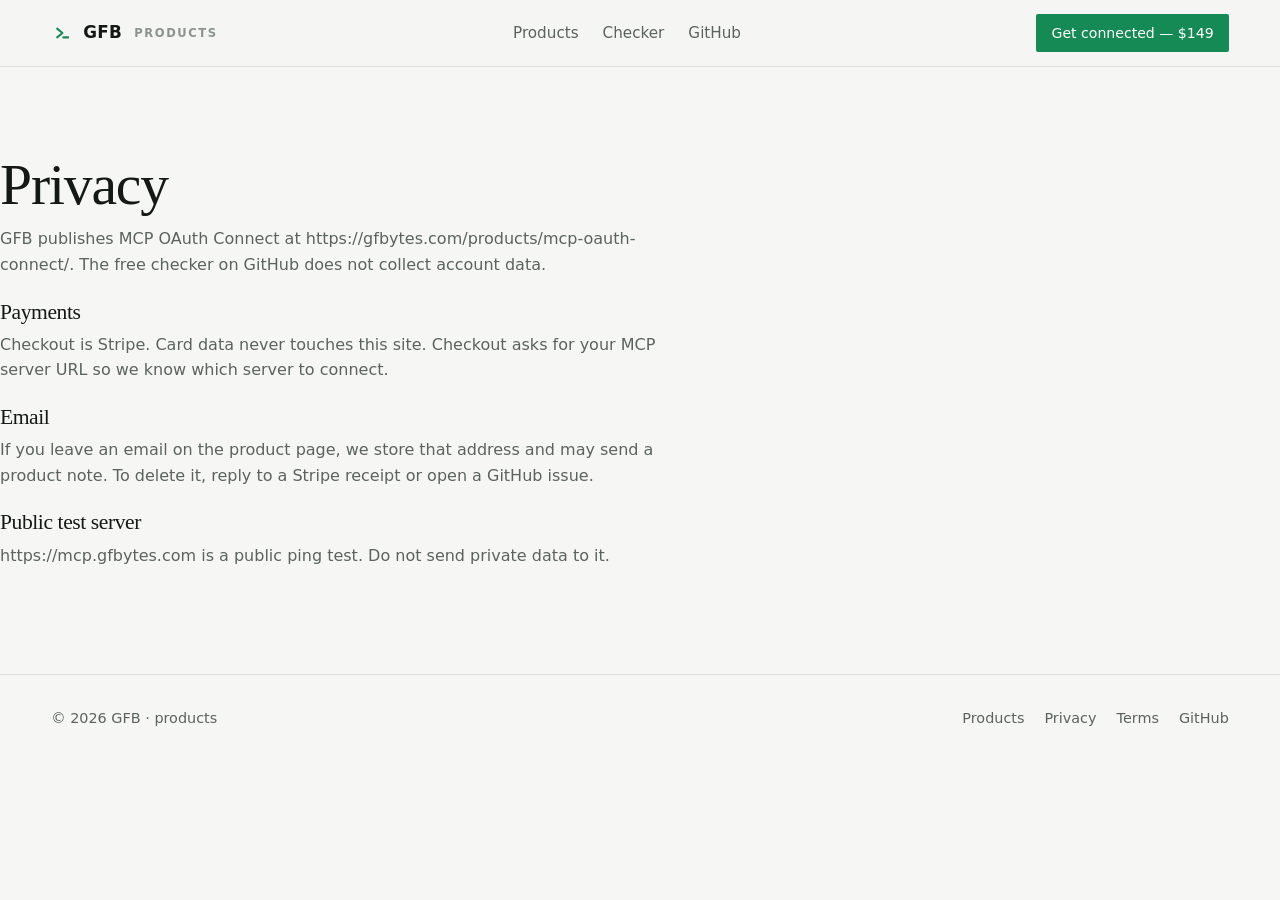
==== commit 1e310e3b: "Pin product type to the viewport; present Greg as a hosting operator." ====
--- a/landing/privacy.html
+++ b/landing/privacy.html
@@ -27,7 +27,8 @@
 <link rel="icon" type="image/svg+xml" href="mark.svg">
 <link rel="icon" href="/favicon.ico" sizes="48x48">
 <link rel="apple-touch-icon" href="/apple-touch-icon.png">
-<link rel="stylesheet" href="connect.css?v=2.1.0">
+<link rel="stylesheet" href="connect.css?v=2.2.4">
+<style>@media(max-width:720px){h1,.lede,.fine,.note,.who p,.tri .card p,.sku .s,.faq details p,.sec .lede{max-width:20rem!important;overflow-wrap:anywhere!important}h1{font-size:1.65rem!important}}</style>
 </head>
 <body>
 <header class="nav">
@@ -41,7 +42,7 @@
       <li><a href="/products/mcp-oauth-connect/#checker">Checker</a></li>
       <li><a href="https://github.com/GFB2026/mcp-oauth-connect">GitHub</a></li>
     </ul>
-    <a class="nav-cta" href="https://buy.stripe.com/3cI6oz64ybZJ2dP4ev3Nm0l">Get connected — $149</a>
+    <a class="nav-cta" href="https://buy.stripe.com/3cI6oz64ybZJ2dP4ev3Nm0l"><span class="cta-full">Get connected — $149</span><span class="cta-short">$149</span></a>
   </div>
 </header>
 <main id="main" class="wrap page legal">
@@ -65,6 +66,6 @@
     </div>
   </div>
 </footer>
-<script src="surface.js?v=2.1.0" defer></script>
+<script src="surface.js?v=2.2.4" defer></script>
 </body>
 </html>
--- a/landing/connect.css
+++ b/landing/connect.css
@@ -66,7 +66,7 @@
   --gutter: clamp(1.25rem, 4vw, 3.5rem);
   --measure: 42rem;
   --shadow: none;
-  --t-h1: clamp(2.5rem, 5.2vw, 4.25rem);
+  --t-h1: clamp(2.05rem, 7vw, 3.6rem);
   --t-h2: clamp(1.55rem, 2.6vw, 2.35rem);
   --t-h3: 1.125rem;
   --t-lede: clamp(1.05rem, 1.45vw, 1.2rem);
@@ -74,7 +74,7 @@
 }
 
 * { margin: 0; padding: 0; box-sizing: border-box; }
-html { color-scheme: light; scroll-behavior: smooth; }
+html { color-scheme: light; scroll-behavior: smooth; overflow-x: clip; }
 body {
   background: var(--bg);
   color: var(--fg);
@@ -82,6 +82,7 @@
   font-weight: 400;
   line-height: 1.6;
   -webkit-font-smoothing: antialiased;
+  overflow-x: clip;
 }
 a { color: inherit; }
 .skip {
@@ -99,7 +100,7 @@
 
 .wrap {
   width: 100%;
-  max-width: none;
+  max-width: 100%;
   margin-inline: 0;
   padding-inline: var(--gutter);
 }
@@ -136,7 +137,9 @@
   display: inline-flex; background: var(--accent); color: var(--accent-ink);
   text-decoration: none; font-weight: 500; font-size: 0.88rem;
   padding: 0.5rem 0.95rem; border-radius: var(--r-btn);
-}
+  flex: 0 0 auto;
+}
+.nav-cta .cta-short { display: none; }
 .nav-cta:hover { background: var(--accent-hover); }
 @media (max-width: 720px) { .nav-links { display: none; } }
 
@@ -157,15 +160,17 @@
 h1, .hero h1 {
   font-family: var(--serif); font-size: var(--t-h1); font-weight: 500;
   letter-spacing: -0.02em; line-height: 1.04; margin-bottom: 1.1rem;
-  max-width: 18ch;
+  max-width: min(18ch, calc(100vw - 2 * var(--gutter)));
+  overflow-wrap: anywhere;
 }
 h2 {
   font-family: var(--serif); font-size: var(--t-h2); font-weight: 500;
   letter-spacing: -0.02em; line-height: 1.12; margin: 0 0 0.7rem; max-width: 24ch;
 }
 .lede {
-  color: var(--muted); max-width: var(--measure); margin-bottom: 2rem;
+  color: var(--muted); max-width: min(var(--measure), calc(100vw - 2 * var(--gutter))); margin-bottom: 2rem;
   font-size: var(--t-lede); line-height: 1.55;
+  overflow-wrap: anywhere;
 }
 .lede strong { color: var(--fg); font-weight: 500; }
 .lede a { color: var(--fg); text-decoration: underline; text-underline-offset: 3px; font-weight: 500; }
@@ -235,13 +240,15 @@
 
 .hs {
   display: grid;
-  grid-template-columns: 8.8rem minmax(0, 1fr) 7.2rem;
+  grid-template-columns: minmax(0, 8.8rem) minmax(0, 1fr) minmax(0, 7.2rem);
   gap: 14px; align-items: center;
   background: transparent;
   border-top: 1px solid var(--line-strong);
   border-radius: 0;
   padding: 1.6rem 0;
   margin: 2.2rem 0 0;
+  max-width: min(40rem, 100%);
+  min-width: 0;
 }
 .hs-clients, .hs-steps { list-style: none; }
 .hs-clients { display: flex; flex-direction: column; gap: 10px; position: relative; }
@@ -452,3 +459,45 @@
 @media (prefers-reduced-motion: reduce) {
   .hs-steps li[data-on] code { border-color: var(--line-strong); }
 }
+
+.hero, .page, .sku, .card, .who, .faq, .sec, .gallery, .term, .sheet, .lead {
+  min-width: 0; max-width: 100%;
+}
+.fine, .note, .who p, .faq details p, .sku .s, .tri .card p, .legal p {
+  max-width: min(var(--measure), 100%);
+  overflow-wrap: break-word;
+}
+.nav-inner { min-width: 0; }
+.logo { min-width: 0; }
+.hs-steps li code { white-space: normal; }
+.cmd { max-width: 100%; }
+.gallery-grid img { max-width: 100%; height: auto; }
+@media (max-width: 720px) {
+  .nav-cta .cta-full { display: none !important; }
+  .nav-cta .cta-short { display: inline !important; }
+  .pub { display: none; }
+  .nav-cta { margin-left: auto; }
+}
+
+main { max-width: 100%; overflow-wrap: break-word; }
+@media (max-width: 720px) {
+  h1, .hero h1 { max-width: calc(100vw - 2 * var(--gutter)); font-size: clamp(1.85rem, 9vw, 2.4rem); }
+  .lede, .fine, .note, .who p, .tri .card p, .sku .s, .faq details p { max-width: calc(100vw - 2 * var(--gutter)); }
+  .nav-cta { padding: 0.45rem 0.7rem; }
+  .cta { flex-direction: column; align-items: stretch; }
+  .cta .btn { width: 100%; }
+}
+
+@media (max-width: 720px) {
+  h1, .hero h1 {
+    font-size: 1.65rem !important;
+    max-width: 20rem !important;
+    line-height: 1.15;
+  }
+  .lede, .fine, .note, .who p, .tri .card p, .sku .s,
+  .faq details p, .sec .lede, .legal p, li, dd {
+    max-width: 20rem !important;
+    overflow-wrap: anywhere !important;
+  }
+  .cta .btn { width: 100%; max-width: 20rem; }
+}
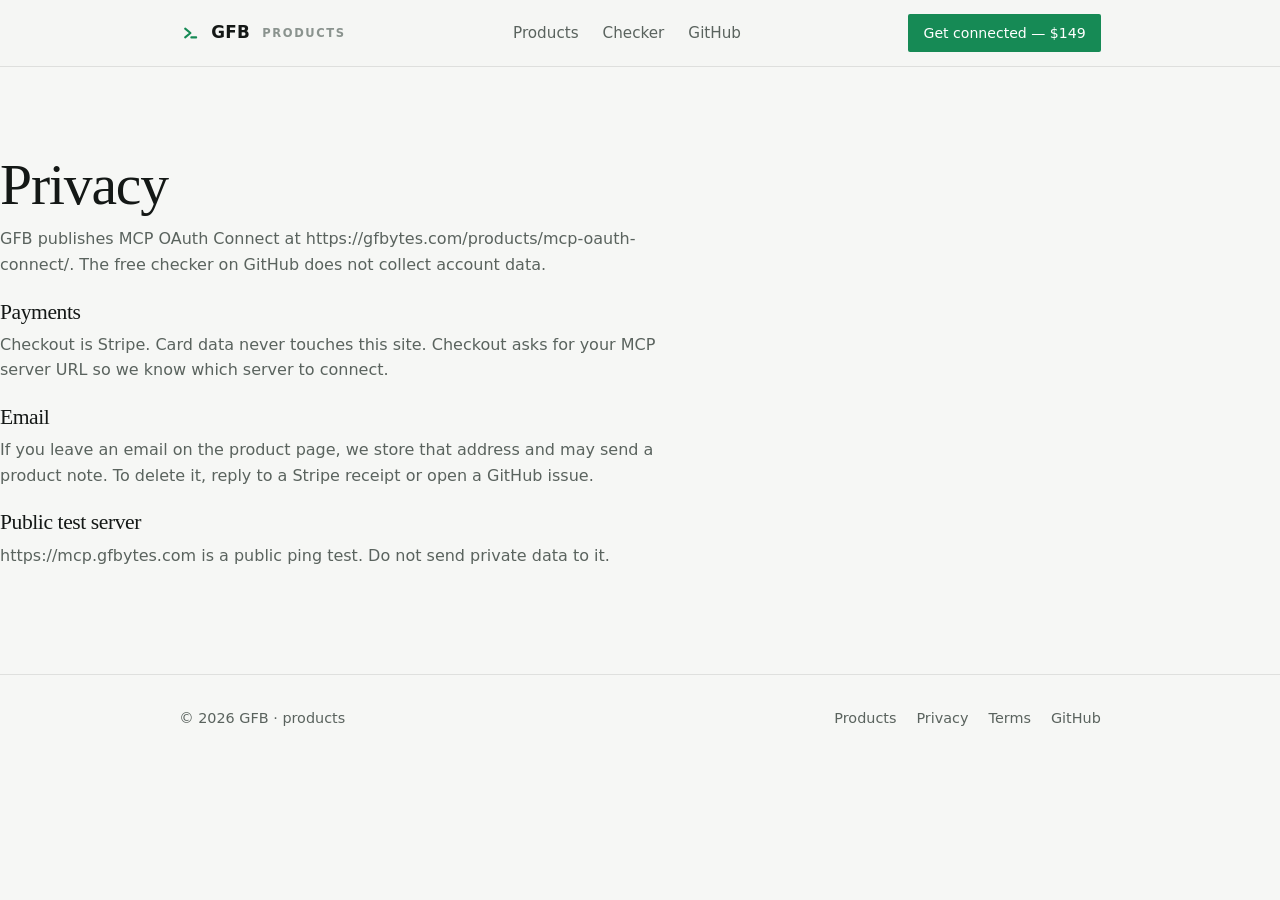
==== commit 14a0b430: "Constrain product pages to a centered 64rem column." ====
--- a/landing/privacy.html
+++ b/landing/privacy.html
@@ -27,7 +27,7 @@
 <link rel="icon" type="image/svg+xml" href="mark.svg">
 <link rel="icon" href="/favicon.ico" sizes="48x48">
 <link rel="apple-touch-icon" href="/apple-touch-icon.png">
-<link rel="stylesheet" href="connect.css?v=2.2.4">
+<link rel="stylesheet" href="connect.css?v=2.3.0">
 <style>@media(max-width:720px){h1,.lede,.fine,.note,.who p,.tri .card p,.sku .s,.faq details p,.sec .lede{max-width:20rem!important;overflow-wrap:anywhere!important}h1{font-size:1.65rem!important}}</style>
 </head>
 <body>
@@ -66,6 +66,6 @@
     </div>
   </div>
 </footer>
-<script src="surface.js?v=2.2.4" defer></script>
+<script src="surface.js?v=2.3.0" defer></script>
 </body>
 </html>
--- a/landing/connect.css
+++ b/landing/connect.css
@@ -65,6 +65,7 @@
   --radius: 4px;
   --gutter: clamp(1.25rem, 4vw, 3.5rem);
   --measure: 42rem;
+  --page: 64rem;
   --shadow: none;
   --t-h1: clamp(2.05rem, 7vw, 3.6rem);
   --t-h2: clamp(1.55rem, 2.6vw, 2.35rem);
@@ -100,8 +101,8 @@
 
 .wrap {
   width: 100%;
-  max-width: 100%;
-  margin-inline: 0;
+  max-width: var(--page);
+  margin-inline: auto;
   padding-inline: var(--gutter);
 }
 
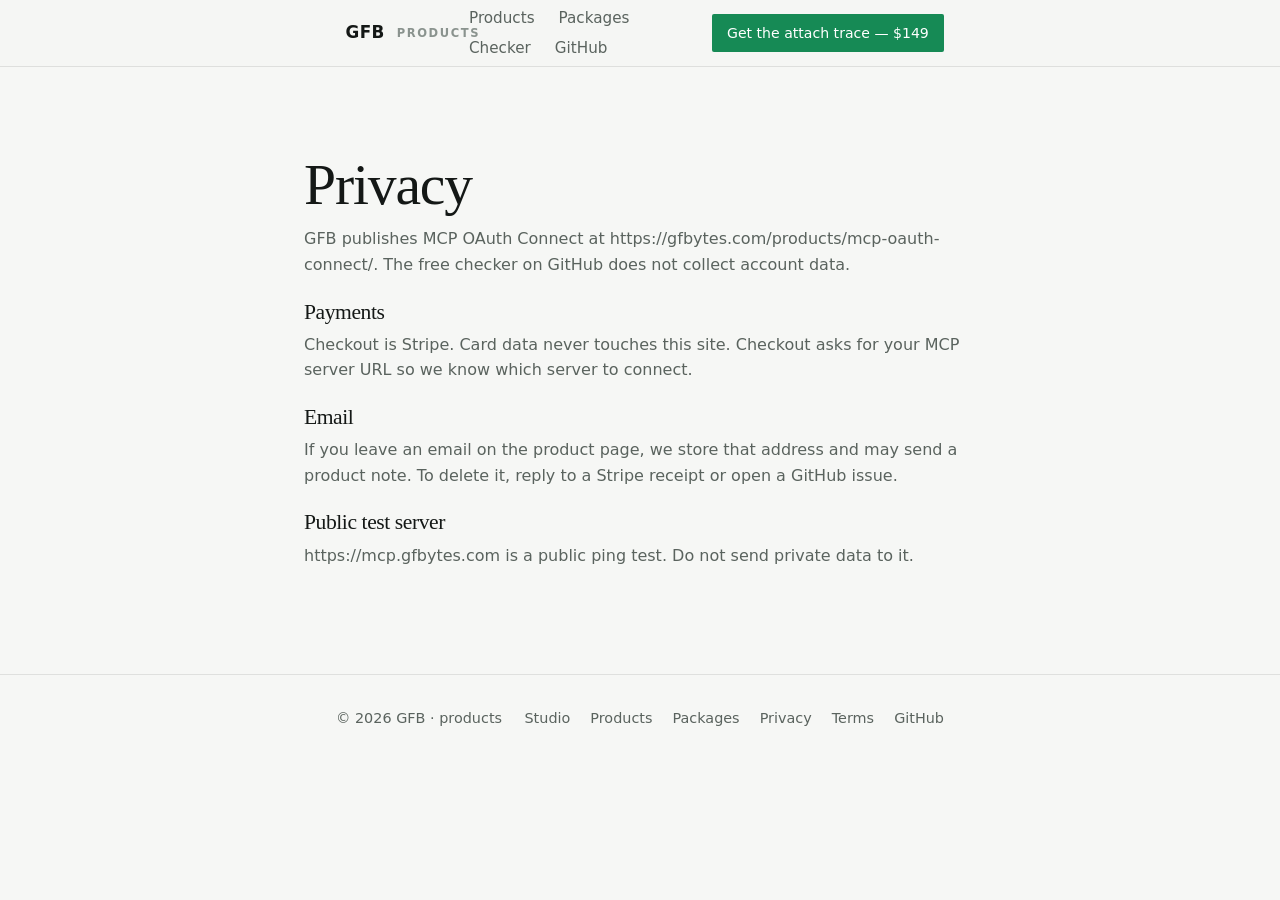
==== commit bd14dd72: "Sell attach trace + quoted fix rounds; invert the diagnose gate. $149 is a four-client attach path (" ====
--- a/landing/privacy.html
+++ b/landing/privacy.html
@@ -1,6 +1,9 @@
 <!doctype html>
 <html lang="en">
 <head>
+<!-- Google Tag Manager -->
+<script>(function(w,d,s,l,i){w[l]=w[l]||[];w[l].push({'gtm.start':new Date().getTime(),event:'gtm.js'});var f=d.getElementsByTagName(s)[0],j=d.createElement(s),dl=l!='dataLayer'?'&l='+l:'';j.async=true;j.src='https://www.googletagmanager.com/gtm.js?id='+i+dl;f.parentNode.insertBefore(j,f);})(window,document,'script','dataLayer','GTM-MSH4KL3M');</script>
+<!-- End Google Tag Manager -->
 <meta charset="utf-8">
 <meta name="viewport" content="width=device-width,initial-scale=1,viewport-fit=cover">
 <meta name="color-scheme" content="light">
@@ -16,21 +19,25 @@
 <meta property="og:description" content="What this product collects.">
 <meta property="og:type" content="website">
 <meta property="og:url" content="https://gfbytes.com/products/mcp-oauth-connect/privacy">
-<meta property="og:image" content="https://gfbytes.com/products/mcp-oauth-connect/privacy/og-1200x630.png">
+<meta property="og:image" content="https://gfbytes.com/products/mcp-oauth-connect/og-1200x630.png">
 <meta property="og:site_name" content="GFB">
 <meta name="twitter:card" content="summary_large_image">
 <meta name="twitter:title" content="Privacy">
 <meta name="twitter:description" content="What this product collects.">
-<meta http-equiv="Content-Security-Policy" content="default-src 'self'; script-src 'self' 'unsafe-inline' https://static.cloudflareinsights.com; style-src 'self' 'unsafe-inline'; img-src 'self' data:; font-src 'self' data:; connect-src 'self' https://cloudflareinsights.com https://mcp.gfbytes.com; base-uri 'self'; form-action 'self'; frame-ancestors 'none'; upgrade-insecure-requests">
+<meta http-equiv="Content-Security-Policy" content="default-src 'self'; script-src 'self' 'unsafe-inline' https://static.cloudflareinsights.com https://www.googletagmanager.com https://www.google-analytics.com https://analytics.google.com https://region1.google-analytics.com; style-src 'self' 'unsafe-inline'; img-src 'self' data: https://www.googletagmanager.com https://www.google-analytics.com; font-src 'self' data:; connect-src 'self' https://cloudflareinsights.com https://mcp.gfbytes.com https://www.googletagmanager.com https://www.google-analytics.com https://analytics.google.com https://region1.google-analytics.com; frame-src https://www.googletagmanager.com; base-uri 'self'; form-action 'self'; frame-ancestors 'none'; upgrade-insecure-requests">
 <meta http-equiv="X-Content-Type-Options" content="nosniff">
 <meta name="permissions-policy" content="accelerometer=(), camera=(), geolocation=(), gyroscope=(), magnetometer=(), microphone=(), payment=(), usb=()">
 <link rel="icon" type="image/svg+xml" href="mark.svg">
 <link rel="icon" href="/favicon.ico" sizes="48x48">
 <link rel="apple-touch-icon" href="/apple-touch-icon.png">
-<link rel="stylesheet" href="connect.css?v=2.3.0">
-<style>@media(max-width:720px){h1,.lede,.fine,.note,.who p,.tri .card p,.sku .s,.faq details p,.sec .lede{max-width:20rem!important;overflow-wrap:anywhere!important}h1{font-size:1.65rem!important}}</style>
+<link rel="stylesheet" href="connect.css?v=2.9.0">
+<style>@media(max-width:720px){h1,.lede,.fine,.note,.who p,.tri .card p,.sku .s,.faq details p,.sec .lede{max-width:20rem!important;overflow-wrap:anywhere!important}h1{font-size:1.65rem!important}.scope{margin:1.5rem 0;padding:1rem 1.25rem;border:1px solid #d7dbd4;border-radius:12px;background:#fbfcfb}.scope h2{margin:0 0 .5rem;font-size:1rem}.scope ul{margin:.25rem 0 .5rem;padding-left:1.2rem}.scope li{margin:.2rem 0}.fine.refund{margin-top:.35rem}.sku-quote{cursor:default;opacity:.95}}</style>
+<script defer src="https://static.cloudflareinsights.com/beacon.min.js" data-cf-beacon='{"token":"17ad6bc20a1f40edbd808a48d3454100"}'></script>
 </head>
 <body>
+<!-- Google Tag Manager (noscript) -->
+<noscript><iframe src="https://www.googletagmanager.com/ns.html?id=GTM-MSH4KL3M" height="0" width="0" style="display:none;visibility:hidden"></iframe></noscript>
+<!-- End Google Tag Manager (noscript) -->
 <header class="nav">
   <div class="wrap nav-inner">
     <a class="logo" href="/">
@@ -39,10 +46,11 @@
     </a>
     <ul class="nav-links">
       <li><a href="/products/">Products</a></li>
+      <li><a href="/builds/">Packages</a></li>
       <li><a href="/products/mcp-oauth-connect/#checker">Checker</a></li>
       <li><a href="https://github.com/GFB2026/mcp-oauth-connect">GitHub</a></li>
     </ul>
-    <a class="nav-cta" href="https://buy.stripe.com/3cI6oz64ybZJ2dP4ev3Nm0l"><span class="cta-full">Get connected — $149</span><span class="cta-short">$149</span></a>
+    <a class="nav-cta" href="https://buy.stripe.com/3cI6oz64ybZJ2dP4ev3Nm0l"><span class="cta-full">Get the attach trace — $149</span><span class="cta-short">$149</span></a>
   </div>
 </header>
 <main id="main" class="wrap page legal">
@@ -59,13 +67,15 @@
   <div class="wrap foot-inner">
     <span>© <span id="year">2026</span> GFB · products</span>
     <div class="foot-links">
+      <a href="/">Studio</a>
       <a href="/products/">Products</a>
+      <a href="/builds/">Packages</a>
       <a href="/products/mcp-oauth-connect/privacy">Privacy</a>
       <a href="/products/mcp-oauth-connect/terms">Terms</a>
       <a href="https://github.com/GFB2026/mcp-oauth-connect">GitHub</a>
     </div>
   </div>
 </footer>
-<script src="surface.js?v=2.3.0" defer></script>
+<script src="surface.js?v=2.9.0" defer></script>
 </body>
 </html>
--- a/landing/connect.css
+++ b/landing/connect.css
@@ -63,9 +63,9 @@
   --r: 4px;
   --r-btn: 2px;
   --radius: 4px;
-  --gutter: clamp(1.25rem, 4vw, 3.5rem);
+  --gutter: clamp(1.25rem, 4vw, 2rem);
   --measure: 42rem;
-  --page: 64rem;
+  --page: 42rem;
   --shadow: none;
   --t-h1: clamp(2.05rem, 7vw, 3.6rem);
   --t-h2: clamp(1.55rem, 2.6vw, 2.35rem);
@@ -161,7 +161,7 @@
 h1, .hero h1 {
   font-family: var(--serif); font-size: var(--t-h1); font-weight: 500;
   letter-spacing: -0.02em; line-height: 1.04; margin-bottom: 1.1rem;
-  max-width: min(18ch, calc(100vw - 2 * var(--gutter)));
+  max-width: min(18ch, 100%);
   overflow-wrap: anywhere;
 }
 h2 {
@@ -461,9 +461,10 @@
   .hs-steps li[data-on] code { border-color: var(--line-strong); }
 }
 
-.hero, .page, .sku, .card, .who, .faq, .sec, .gallery, .term, .sheet, .lead {
+.hero, .sku, .card, .who, .faq, .sec, .gallery, .term, .sheet, .lead {
   min-width: 0; max-width: 100%;
 }
+.page { min-width: 0; }
 .fine, .note, .who p, .faq details p, .sku .s, .tri .card p, .legal p {
   max-width: min(var(--measure), 100%);
   overflow-wrap: break-word;
@@ -480,10 +481,14 @@
   .nav-cta { margin-left: auto; }
 }
 
-main { max-width: 100%; overflow-wrap: break-word; }
+main.wrap {
+  max-width: var(--page);
+  margin-inline: auto;
+  overflow-wrap: break-word;
+}
 @media (max-width: 720px) {
-  h1, .hero h1 { max-width: calc(100vw - 2 * var(--gutter)); font-size: clamp(1.85rem, 9vw, 2.4rem); }
-  .lede, .fine, .note, .who p, .tri .card p, .sku .s, .faq details p { max-width: calc(100vw - 2 * var(--gutter)); }
+  h1, .hero h1 { max-width: 100%; font-size: clamp(1.85rem, 9vw, 2.4rem); }
+  .lede, .fine, .note, .who p, .tri .card p, .sku .s, .faq details p { max-width: 100%; }
   .nav-cta { padding: 0.45rem 0.7rem; }
   .cta { flex-direction: column; align-items: stretch; }
   .cta .btn { width: 100%; }
